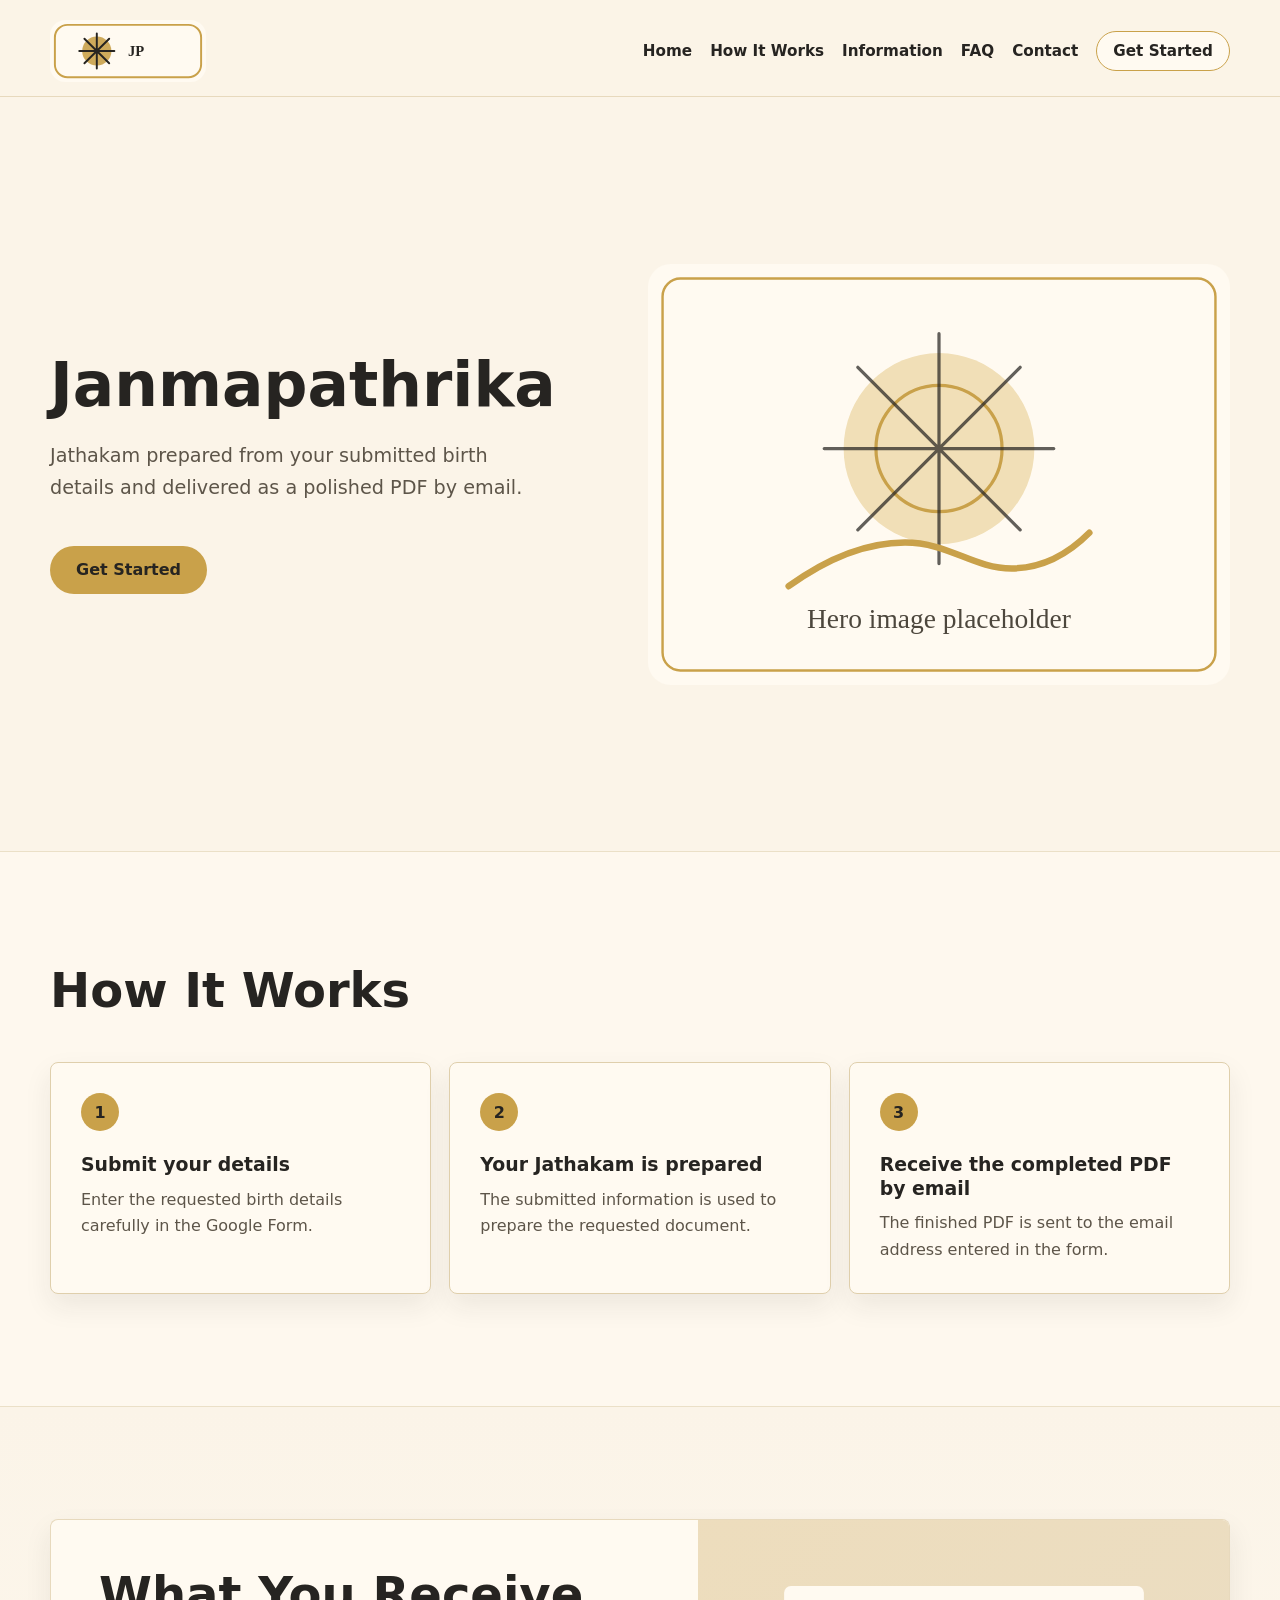
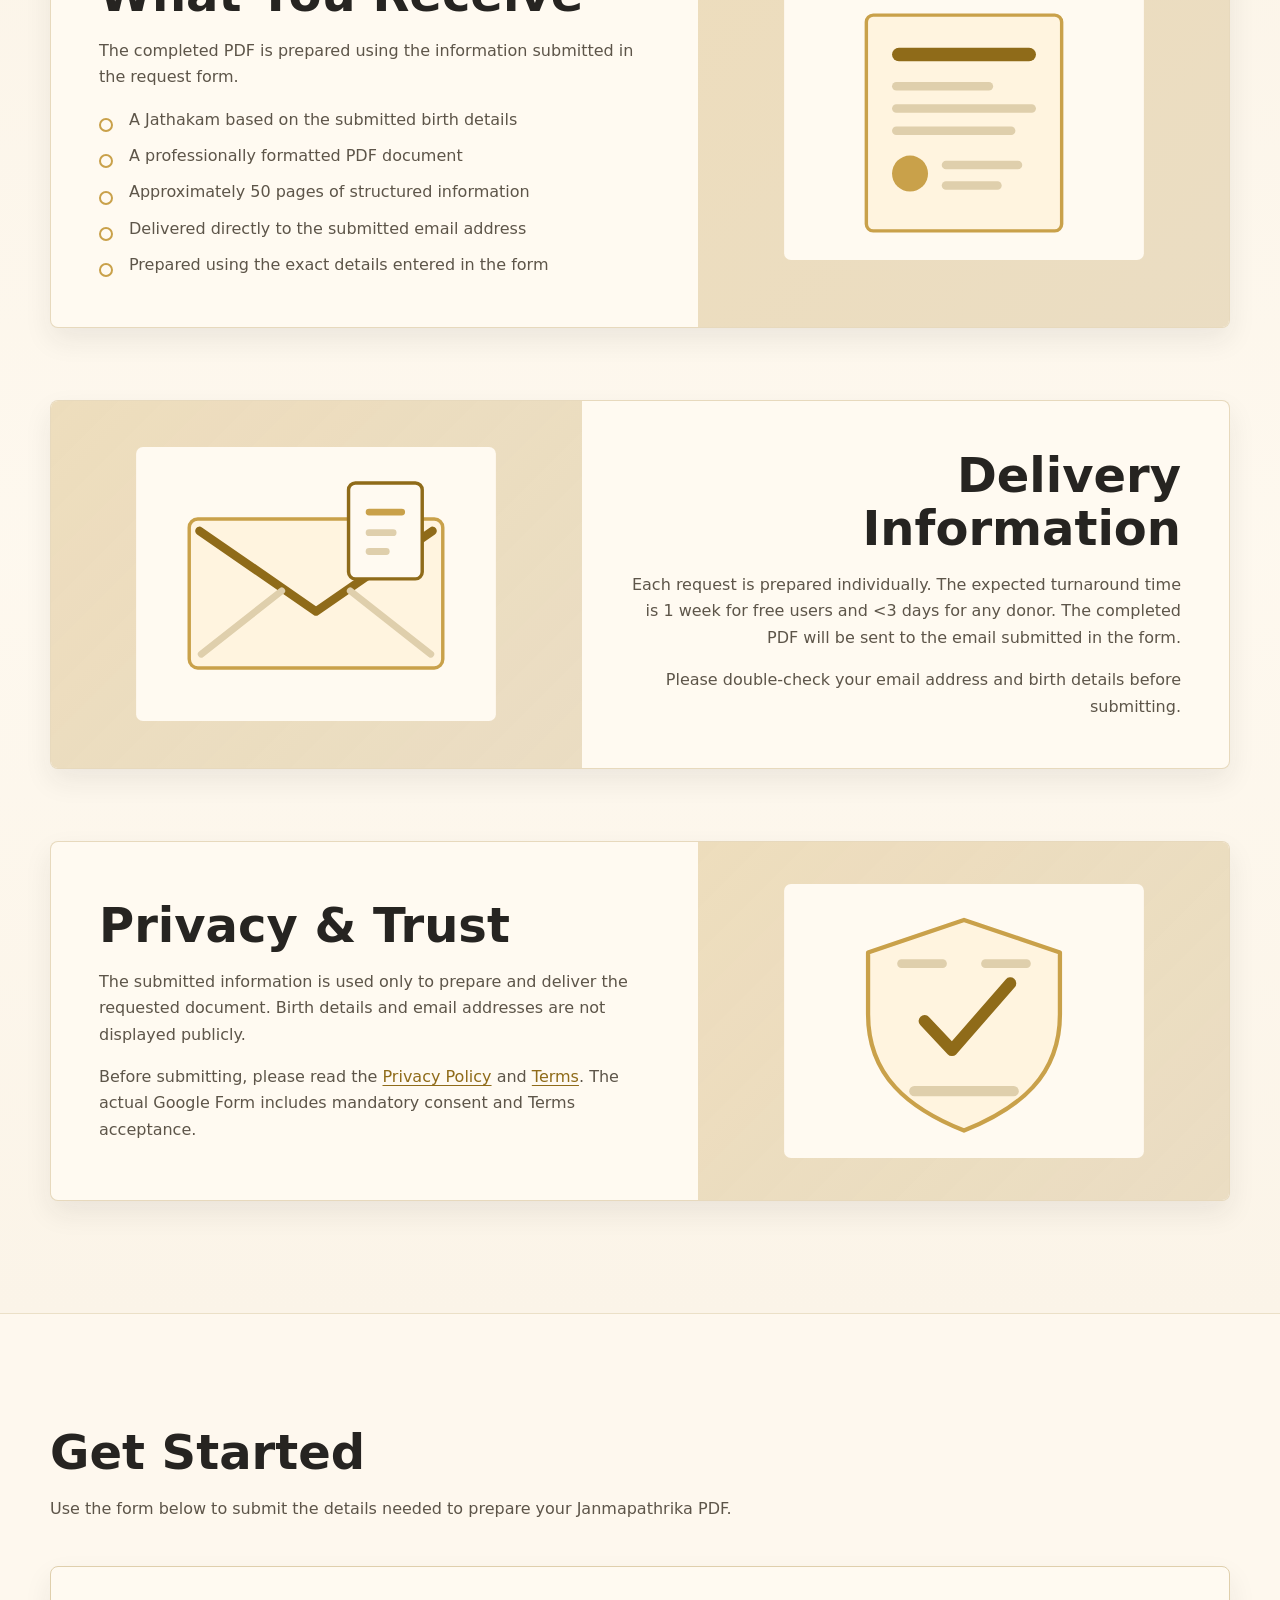
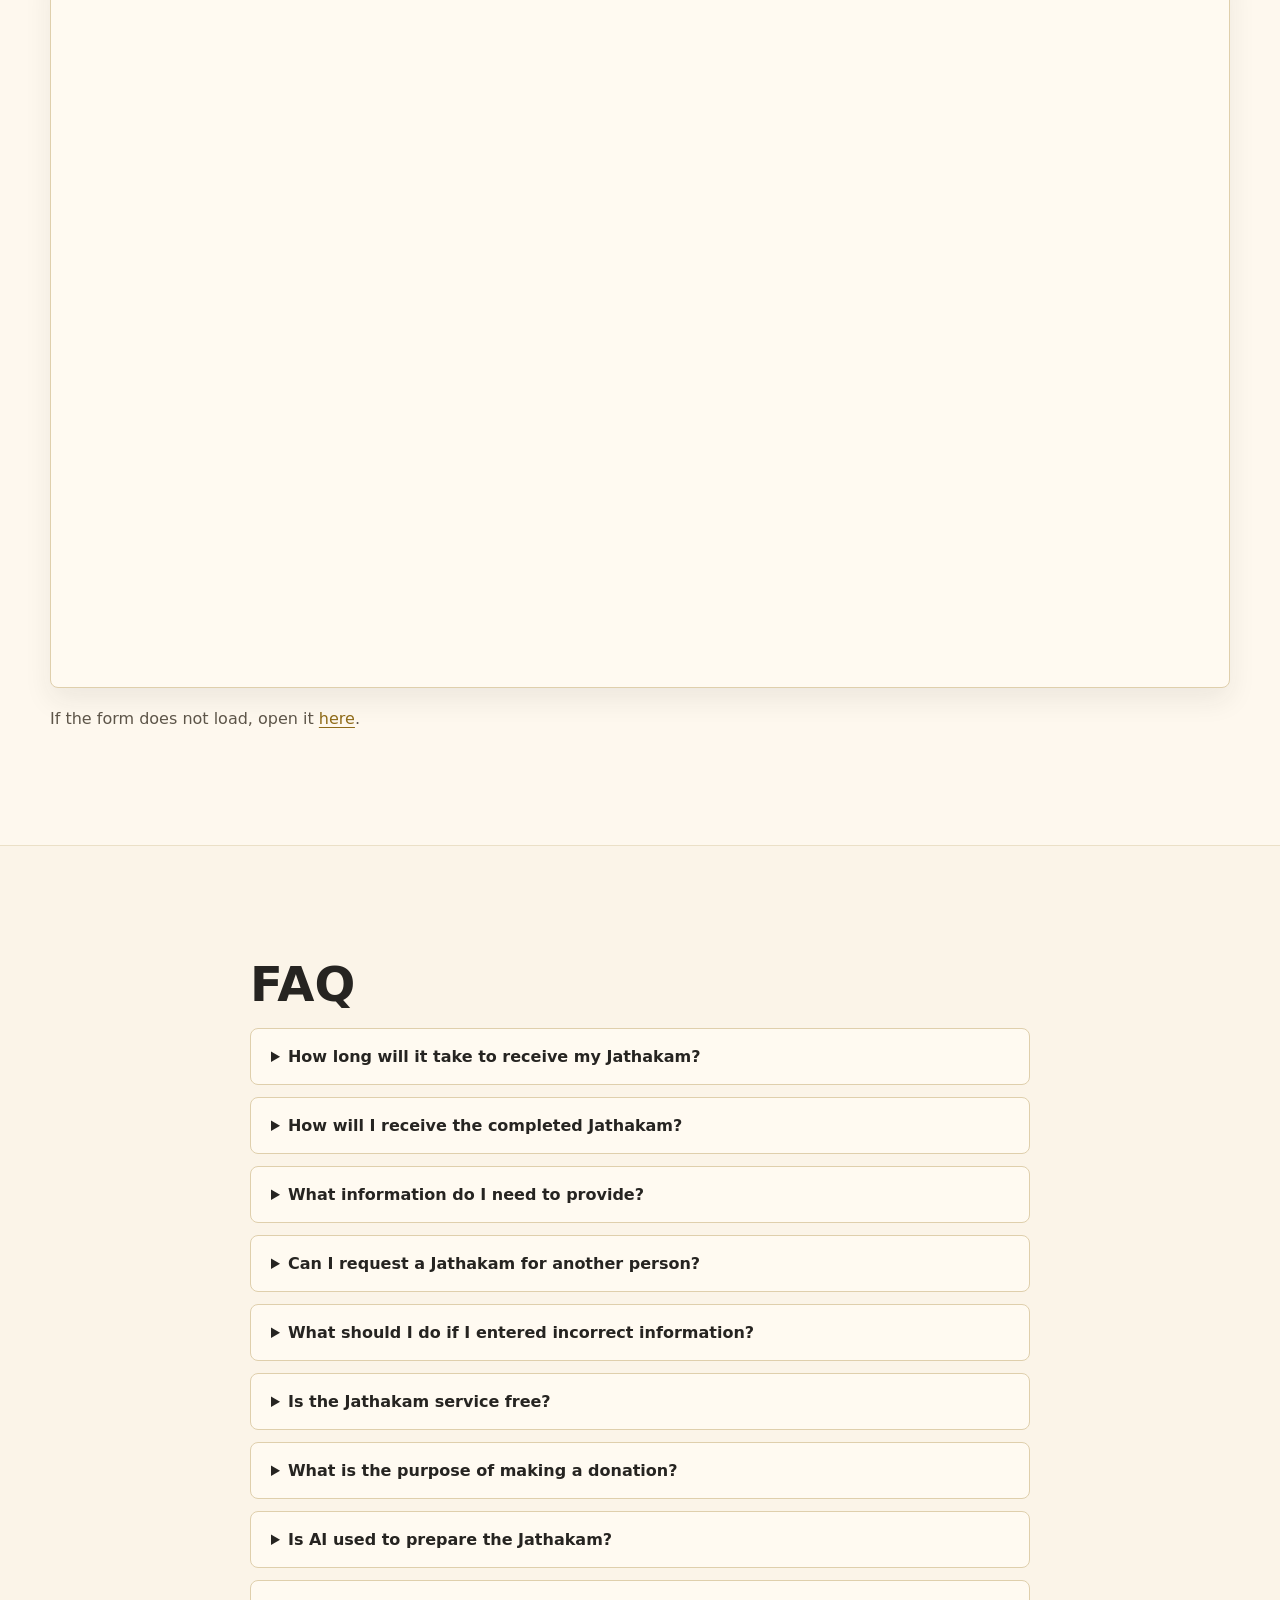
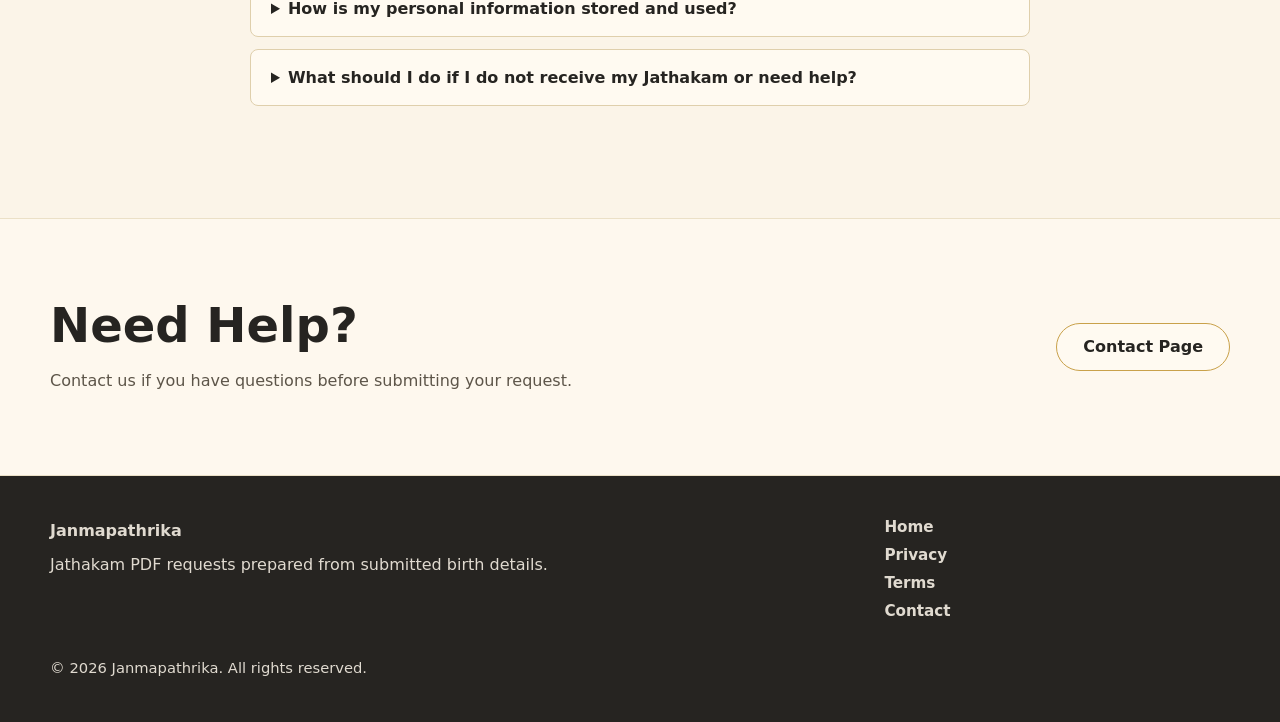
==== index.html @ 5520f49b "Initial website deployment" ====
<!DOCTYPE html>
<html lang="en">
<head>
  <meta charset="UTF-8">
  <meta name="viewport" content="width=device-width, initial-scale=1.0">
  <title>Janmapathrika | Jathakam PDF</title>
  <meta name="description" content="Submit birth details and receive a Janmapathrika Jathakam PDF by email.">
  <link rel="canonical" href="https://janmapathrika-admin.github.io/janmapathrika/">
  <meta property="og:title" content="Janmapathrika | Jathakam PDF">
  <meta property="og:description" content="Submit birth details and receive a professionally formatted Jathakam PDF by email.">
  <meta property="og:image" content="https://janmapathrika-admin.github.io/janmapathrika/assets/social-preview.png">
  <meta name="theme-color" content="#fbf4e8">
  <link rel="icon" href="assets/favicon.svg" type="image/svg+xml">
  <link rel="stylesheet" href="styles.css">
  <script src="script.js" defer></script>
</head>
<body>
  <header class="site-header">
    <div class="container site-header__inner">
      <a class="brand" href="#home" aria-label="Janmapathrika home">
        <img class="brand__logo" src="assets/logo-placeholder.svg" alt="Janmapathrika logo">
      </a>
      <nav class="site-nav" aria-label="Primary navigation">
        <button class="nav-toggle" type="button" aria-expanded="false" aria-controls="primary-menu" aria-label="Open navigation" hidden>
          <span class="nav-toggle__bar"></span>
          <span class="nav-toggle__bar"></span>
          <span class="nav-toggle__bar"></span>
        </button>
        <ul class="nav-list" id="primary-menu">
          <li><a href="#home">Home</a></li>
          <li><a href="#how-it-works">How It Works</a></li>
          <li><a href="#information">Information</a></li>
          <li><a href="#faq">FAQ</a></li>
          <li><a href="#contact">Contact</a></li>
          <li><a class="nav-list__cta" href="#get-started">Get Started</a></li>
        </ul>
      </nav>
    </div>
  </header>

  <main id="home">
    <section class="hero section" aria-labelledby="hero-title">
      <div class="container hero__content">
        <div class="hero__copy">
          <h1 id="hero-title">Janmapathrika</h1>
          <p>Jathakam prepared from your submitted birth details and delivered as a polished PDF by email.</p>
          <a class="button" href="#get-started">Get Started</a>
        </div>
        <div class="hero__media" aria-hidden="true">
          <img src="assets/hero-placeholder.svg" alt="">
        </div>
      </div>
    </section>

    <section class="section section--soft" id="how-it-works" aria-labelledby="how-title">
      <div class="container">
        <div class="section__header">
          <h2 id="how-title">How It Works</h2>
        </div>
        <div class="steps-grid">
          <article class="card step-card">
            <span class="step-card__number">1</span>
            <h3>Submit your details</h3>
            <p>Enter the requested birth details carefully in the Google Form.</p>
          </article>
          <article class="card step-card">
            <span class="step-card__number">2</span>
            <h3>Your Jathakam is prepared</h3>
            <p>The submitted information is used to prepare the requested document.</p>
          </article>
          <article class="card step-card">
            <span class="step-card__number">3</span>
            <h3>Receive the completed PDF by email</h3>
            <p>The finished PDF is sent to the email address entered in the form.</p>
          </article>
        </div>
      </div>
    </section>

    <section class="section information-section" id="information" aria-label="Request information">
      <div class="container">
        <div class="info-stack">
          <article class="info-row" id="what-you-receive" aria-labelledby="receive-title">
            <div class="info-row__content">
              <h2 id="receive-title">What You Receive</h2>
              <p>The completed PDF is prepared using the information submitted in the request form.</p>
              <ul class="feature-list">
                <li>A Jathakam based on the submitted birth details</li>
                <li>A professionally formatted PDF document</li>
                <li>Approximately 50 pages of structured information</li>
                <li>Delivered directly to the submitted email address</li>
                <li>Prepared using the exact details entered in the form</li>
              </ul>
            </div>
            <div class="info-row__image">
              <img src="assets/info-receive-placeholder.svg" alt="Decorative placeholder for the completed PDF document">
            </div>
          </article>

          <article class="info-row info-row--reverse" id="delivery" aria-labelledby="delivery-title">
            <div class="info-row__content">
              <h2 id="delivery-title">Delivery Information</h2>
              <p>Each request is prepared individually. The expected turnaround time is 1 week for free users and &lt;3 days for any donor. The completed PDF will be sent to the email submitted in the form.</p>
              <p>Please double-check your email address and birth details before submitting.</p>
            </div>
            <div class="info-row__image">
              <img src="assets/info-delivery-placeholder.svg" alt="Decorative placeholder for email PDF delivery">
            </div>
          </article>

          <article class="info-row" id="privacy-trust" aria-labelledby="trust-title">
            <div class="info-row__content">
              <h2 id="trust-title">Privacy &amp; Trust</h2>
              <p>The submitted information is used only to prepare and deliver the requested document. Birth details and email addresses are not displayed publicly.</p>
              <p>Before submitting, please read the <a href="privacy.html">Privacy Policy</a> and <a href="terms.html">Terms</a>. The actual Google Form includes mandatory consent and Terms acceptance.</p>
            </div>
            <div class="info-row__image">
              <img src="assets/info-trust-placeholder.svg" alt="Decorative placeholder for privacy and trust">
            </div>
          </article>
        </div>
      </div>
    </section>

    <section class="section section--soft" id="get-started" aria-labelledby="form-title">
      <div class="container">
        <div class="section__header">
          <h2 id="form-title">Get Started</h2>
          <p>Use the form below to submit the details needed to prepare your Janmapathrika PDF.</p>
        </div>
        <div class="form-frame">
          <iframe src="https://docs.google.com/forms/d/e/1FAIpQLSe32CUSxTKba-AeNKogcLCoHS7TjmKV1UK9F7KSbIQhHhz9Wg/viewform?embedded=true" title="Janmapathrika request form" loading="lazy">Loading...</iframe>
        </div>
        <p class="fallback-link">If the form does not load, open it <a href="https://forms.gle/S7gr1UerkYP3zGDy9">here</a>.</p>
      </div>
    </section>

    <section class="section" id="faq" aria-labelledby="faq-title">
      <div class="container narrow">
        <h2 id="faq-title">FAQ</h2>
        <div class="faq-list">
          <details>
            <summary>How long will it take to receive my Jathakam?</summary>
            <p>We aim to deliver the completed Jathakam within 7 working days. Requests from donors are prioritised, and we aim to deliver them within 3 working days.</p>
            <p>These timeframes are estimates rather than guaranteed delivery dates. Occasionally, high request volumes or the need to clarify submitted information may cause delays.</p>
          </details>
          <details>
            <summary>How will I receive the completed Jathakam?</summary>
            <p>Your completed Jathakam will be sent as a PDF attachment to the email address provided in the form.</p>
            <p>Please check that your email address is entered correctly before submitting the form. We also recommend checking your spam or junk folder if you do not see the email in your inbox.</p>
          </details>
          <details>
            <summary>What information do I need to provide?</summary>
            <p>To prepare the Jathakam, we require the following details about the person for whom it is being created:</p>
            <ul>
              <li>Full name</li>
              <li>Date of birth</li>
              <li>Exact time of birth</li>
              <li>Place of birth</li>
            </ul>
            <p>We will also require the requester's name, email address, and consent to use the submitted information for preparing and delivering the Jathakam.</p>
          </details>
          <details>
            <summary>Can I request a Jathakam for another person?</summary>
            <p>Yes, provided you have that person's consent to share their information and request a Jathakam on their behalf.</p>
            <p>Users requesting the service may submit up to five Jathakam requests. This limit helps us prevent misuse and ensure that the free service remains available to genuine users. Donors may submit an unlimited number of requests.</p>
          </details>
          <details>
            <summary>What should I do if I entered incorrect information?</summary>
            <p>Please contact us through the form on our Contact page within 24 hours of submitting your request.</p>
            <p>Clearly mention the incorrect information, the correct details, and enough information for us to identify your original submission.</p>
          </details>
          <details>
            <summary>Is the Jathakam service free?</summary>
            <p>Yes. The Jathakam service is available free of charge.</p>
            <p>We also accept donations from users who wish to support the service. All donations are optional and non-refundable.</p>
          </details>
          <details>
            <summary>What is the purpose of making a donation?</summary>
            <p>Donations help us maintain and continue providing the service.</p>
            <p>Requests from donors are given priority, with an estimated delivery time of 3 working days. Donors also receive priority support for questions or issues and may submit an unlimited number of Jathakam requests.</p>
            <p>Please note that delivery times remain estimates and are not guaranteed.</p>
          </details>
          <details>
            <summary>Is AI used to prepare the Jathakam?</summary>
            <p>No. Artificial intelligence is not used to calculate, write, interpret, or generate any part of the Jathakam.</p>
            <p>We believe that preserving the traditional process is important to respecting the sanctity of astrology and the beliefs associated with it.</p>
          </details>
          <details>
            <summary>How is my personal information stored and used?</summary>
            <p>The information you provide is used only to prepare and deliver the requested Jathakam, communicate with you about your request, and help prevent misuse of the service.</p>
            <p>We will not use your information to send spam or unrelated marketing communications. Please read our <a href="privacy.html">Privacy Policy</a> for complete information about how your data is handled and deleted.</p>
          </details>
          <details>
            <summary>What should I do if I do not receive my Jathakam or need help?</summary>
            <p>Please contact us using the form on our Contact page.</p>
            <p>Select the most accurate reason for contacting us and provide enough information for us to understand the issue and identify the relevant submission. Before contacting us about a missing delivery, please also check your spam, junk, and promotions folders.</p>
          </details>
        </div>
      </div>
    </section>

    <section class="section section--compact section--soft" id="contact" aria-labelledby="contact-title">
      <div class="container contact-panel">
        <div>
          <h2 id="contact-title">Need Help?</h2>
          <p>Contact us if you have questions before submitting your request.</p>
        </div>
        <a class="button button--secondary" href="contact.html">Contact Page</a>
      </div>
    </section>
  </main>

  <footer class="site-footer">
    <div class="container site-footer__grid">
      <div>
        <p class="site-footer__name">Janmapathrika</p>
        <p>Jathakam PDF requests prepared from submitted birth details.</p>
      </div>
      <nav class="footer-nav" aria-label="Footer navigation">
        <a href="index.html">Home</a>
        <a href="privacy.html">Privacy</a>
        <a href="terms.html">Terms</a>
        <a href="contact.html">Contact</a>
      </nav>
      <p class="copyright">&copy; <span data-current-year>2026</span> Janmapathrika. All rights reserved.</p>
    </div>
  </footer>
</body>
</html>
---- styles.css ----
:root {
  --color-bg: #fbf4e8;
  --color-surface: #fffaf1;
  --color-surface-strong: #f5ead6;
  --color-text: #262421;
  --color-muted: #5d5549;
  --color-border: #dfcfac;
  --color-gold: #c9a14a;
  --color-gold-dark: #8f6b19;
  --color-focus: #6c4f0f;
  --shadow-soft: 0 12px 28px rgba(38, 36, 33, 0.08);
  --max-width: 1180px;
  --radius: 8px;
}

* {
  box-sizing: border-box;
}

html {
  min-height: 100%;
  scroll-behavior: smooth;
}

body {
  margin: 0;
  min-height: 100vh;
  background: var(--color-bg);
  color: var(--color-text);
  font-family: system-ui, -apple-system, BlinkMacSystemFont, "Segoe UI", sans-serif;
  text-rendering: optimizeLegibility;
}

body.nav-open {
  overflow: hidden;
}

img,
iframe {
  max-width: 100%;
}

img {
  height: auto;
}

a {
  color: var(--color-gold-dark);
  text-decoration-thickness: 0.08em;
  text-underline-offset: 0.2em;
}

a:hover {
  color: var(--color-text);
}

:focus-visible {
  outline: 3px solid var(--color-focus);
  outline-offset: 4px;
}

.container {
  width: min(100% - 40px, var(--max-width));
  margin: 0 auto;
}

.narrow {
  max-width: 780px;
}

.section {
  padding: clamp(64px, 9vw, 112px) 0;
}

.section--compact {
  padding: clamp(48px, 7vw, 80px) 0;
}

.section--soft {
  background: rgba(255, 250, 241, 0.72);
  border-block: 1px solid rgba(223, 207, 172, 0.58);
}

.section__header {
  max-width: 760px;
  margin-bottom: clamp(28px, 5vw, 44px);
}

.eyebrow {
  margin: 0 0 10px;
  color: var(--color-gold-dark);
  font-size: 0.78rem;
  font-weight: 800;
  letter-spacing: 0.12em;
  line-height: 1.3;
  text-transform: uppercase;
}

h1,
h2,
h3,
p {
  margin-top: 0;
}

h1,
h2,
h3 {
  color: var(--color-text);
  font-weight: 650;
}

h1 {
  margin-bottom: 0;
  font-size: clamp(2.1rem, 4.8vw, 3.9rem);
  line-height: 1;
}

h2 {
  margin-bottom: 16px;
  font-size: clamp(2rem, 4vw, 3rem);
  line-height: 1.12;
}

h3 {
  margin-bottom: 10px;
  font-size: 1.18rem;
  line-height: 1.25;
}

p,
li {
  color: var(--color-muted);
  font-size: 1rem;
  line-height: 1.65;
}

p:last-child {
  margin-bottom: 0;
}

.section-lede {
  max-width: 34rem;
  font-size: 1.08rem;
}

.button,
button {
  border: 0;
  border-radius: 999px;
  display: inline-flex;
  align-items: center;
  justify-content: center;
  min-height: 48px;
  padding: 14px 26px;
  background: var(--color-gold);
  color: var(--color-text);
  font: 750 1rem/1 system-ui, -apple-system, BlinkMacSystemFont, "Segoe UI", sans-serif;
  text-decoration: none;
  cursor: pointer;
  transition: background-color 160ms ease, transform 160ms ease, box-shadow 160ms ease;
}

.button:hover,
button:hover {
  background: #d8b35f;
  color: var(--color-text);
  transform: translateY(-1px);
  box-shadow: 0 10px 22px rgba(38, 36, 33, 0.14);
}

.button--secondary {
  border: 1px solid var(--color-gold);
  background: var(--color-surface);
}

.button--secondary:hover {
  background: var(--color-surface-strong);
}

.site-header {
  position: sticky;
  top: 0;
  z-index: 20;
  padding: 20px 0 14px;
  background: rgba(251, 244, 232, 0.96);
  border-bottom: 1px solid rgba(223, 207, 172, 0.7);
}

.site-header__inner {
  display: flex;
  align-items: center;
  justify-content: space-between;
  gap: 28px;
}

.brand {
  flex: 0 0 auto;
  display: inline-flex;
}

.brand__logo {
  width: clamp(112px, 14vw, 156px);
  display: block;
}

.site-nav {
  flex: 1;
  display: flex;
  justify-content: flex-end;
}

.nav-list,
.footer-nav {
  list-style: none;
  margin: 0;
  padding: 0;
}

.nav-list {
  display: flex;
  flex-wrap: wrap;
  align-items: center;
  justify-content: flex-end;
  gap: 8px 18px;
}

.nav-list a,
.footer-nav a {
  color: var(--color-text);
  font-size: 0.95rem;
  font-weight: 650;
  text-decoration: none;
}

.nav-list a:hover,
.footer-nav a:hover {
  color: var(--color-gold-dark);
}

.nav-list__cta {
  border: 1px solid var(--color-gold);
  border-radius: 999px;
  padding: 10px 16px;
  background: var(--color-surface);
}

.nav-toggle {
  display: none;
  width: 46px;
  min-height: 42px;
  margin-left: auto;
  padding: 9px;
  border: 1px solid var(--color-border);
  border-radius: var(--radius);
  background: var(--color-surface);
}

.nav-toggle__bar {
  display: block;
  width: 22px;
  height: 2px;
  margin: 3px auto;
  background: var(--color-text);
}

.hero {
  min-height: calc(100vh - 146px);
  display: flex;
  align-items: center;
}

.hero__content {
  display: grid;
  grid-template-columns: minmax(0, 0.92fr) minmax(320px, 1.08fr);
  align-items: center;
  gap: clamp(48px, 8vw, 104px);
}

.hero__copy {
  display: flex;
  flex-direction: column;
  align-items: flex-start;
  gap: 24px;
  text-align: left;
}

.hero__copy p {
  max-width: 36rem;
  font-size: clamp(1rem, 2.1vw, 1.2rem);
}

.hero__media img {
  width: 100%;
  max-width: 620px;
  display: block;
  margin-left: auto;
}

.steps-grid {
  display: grid;
  grid-template-columns: repeat(3, minmax(0, 1fr));
  gap: 18px;
}

.card {
  border: 1px solid var(--color-border);
  border-radius: var(--radius);
  padding: clamp(22px, 4vw, 30px);
  background: var(--color-surface);
  box-shadow: var(--shadow-soft);
}

.step-card__number {
  display: inline-flex;
  align-items: center;
  justify-content: center;
  width: 38px;
  height: 38px;
  margin-bottom: 22px;
  border-radius: 50%;
  background: var(--color-gold);
  color: var(--color-text);
  font-weight: 800;
}

.feature-list {
  display: grid;
  gap: 10px;
  margin: 0;
  padding: 0;
  list-style: none;
}

.feature-list li {
  position: relative;
  padding-left: 30px;
}

.feature-list li::before {
  content: "";
  position: absolute;
  left: 0;
  top: 0.7em;
  width: 10px;
  height: 10px;
  border: 2px solid var(--color-gold);
  border-radius: 50%;
  background: var(--color-surface);
}

.information-section {
  background: linear-gradient(180deg, var(--color-bg) 0%, rgba(255, 250, 241, 0.72) 50%, var(--color-bg) 100%);
}

.info-stack {
  display: grid;
  gap: clamp(32px, 6vw, 72px);
}

.info-row {
  display: grid;
  grid-template-columns: minmax(0, 1fr) minmax(280px, 0.82fr);
  align-items: stretch;
  min-height: 360px;
  border: 1px solid rgba(223, 207, 172, 0.74);
  border-radius: var(--radius);
  overflow: hidden;
  background: var(--color-surface);
  box-shadow: var(--shadow-soft);
}

.info-row--reverse {
  grid-template-columns: minmax(280px, 0.82fr) minmax(0, 1fr);
}

.info-row--reverse .info-row__content {
  grid-column: 2;
  grid-row: 1;
  text-align: right;
}

.info-row--reverse .info-row__image {
  grid-column: 1;
  grid-row: 1;
}

.info-row__content {
  display: flex;
  flex-direction: column;
  justify-content: center;
  padding: clamp(28px, 5vw, 48px);
}

.info-row__content h2 {
  margin-bottom: 16px;
}

.info-row__image {
  display: flex;
  align-items: center;
  justify-content: center;
  min-height: 100%;
  padding: clamp(24px, 4vw, 42px);
  background:
    linear-gradient(135deg, rgba(201, 161, 74, 0.18), rgba(143, 107, 25, 0.1)),
    var(--color-surface-strong);
}

.info-row__image img {
  width: min(100%, 360px);
  max-height: 300px;
  object-fit: contain;
}

.form-frame {
  overflow: hidden;
  border: 1px solid var(--color-border);
  border-radius: var(--radius);
  background: var(--color-surface);
  box-shadow: var(--shadow-soft);
}

.form-frame iframe {
  display: block;
  width: 100%;
  min-height: 720px;
  border: 0;
}

.fallback-link {
  margin-top: 18px;
}

.faq-list {
  display: grid;
  gap: 12px;
}

details {
  border: 1px solid var(--color-border);
  border-radius: var(--radius);
  background: var(--color-surface);
}

summary {
  padding: 18px 20px;
  color: var(--color-text);
  font-weight: 750;
  cursor: pointer;
}

details p {
  padding: 0 20px 20px;
}

.contact-panel {
  display: flex;
  align-items: center;
  justify-content: space-between;
  gap: 28px;
}

.notice {
  border: 1px solid var(--color-gold);
  border-radius: var(--radius);
  margin-bottom: 30px;
  padding: 18px 20px;
  background: #fff4d6;
}

.notice p {
  color: var(--color-text);
}

.error-box {
  border: 1px solid #9f3f32;
  border-radius: var(--radius);
  padding: 18px 20px;
  background: #fff0ed;
  color: var(--color-text);
}

.legal-content {
  max-width: 820px;
}

.legal-content section {
  padding: 30px 0;
  border-top: 1px solid rgba(223, 207, 172, 0.75);
}

.legal-content h2 {
  font-size: clamp(1.45rem, 3vw, 2rem);
}

.legal-content ul {
  padding-left: 1.2rem;
}

.legal-embed {
  width: min(100% - 24px, 1440px);
  padding-bottom: clamp(64px, 9vw, 112px);
}

.legal-embed iframe {
  display: block;
  width: 100%;
  min-height: clamp(760px, calc(100vh - 150px), 1100px);
  border: 1px solid var(--color-border);
  border-radius: var(--radius);
  background: var(--color-surface);
  box-shadow: var(--shadow-soft);
}

.legal-embed p {
  margin-top: 18px;
}

.page-hero {
  padding: clamp(46px, 8vw, 86px) 0;
}

.page-hero--center {
  text-align: center;
}

.page-hero p {
  max-width: 680px;
  font-size: 1.08rem;
}

.site-footer {
  padding: 42px 0;
  background: var(--color-text);
  color: var(--color-bg);
}

.site-footer p,
.site-footer a {
  color: rgba(251, 244, 232, 0.88);
}

.site-footer a:hover {
  color: var(--color-gold);
}

.site-footer__grid {
  display: grid;
  grid-template-columns: minmax(0, 1.4fr) minmax(160px, 0.6fr);
  gap: 28px;
}

.site-footer__name {
  margin-bottom: 8px;
  color: var(--color-bg);
  font-weight: 800;
}

.footer-nav {
  display: grid;
  gap: 10px;
  justify-items: start;
}

.copyright {
  grid-column: 1 / -1;
  margin: 8px 0 0;
  font-size: 0.92rem;
}

@media (max-width: 840px) {
  .js .site-header__inner {
    display: grid;
    grid-template-columns: auto 1fr;
    align-items: center;
    gap: 14px 20px;
  }

  .js .brand {
    align-self: flex-start;
  }

  .js .site-nav {
    display: contents;
  }

  .js .nav-toggle {
    display: inline-flex;
    flex-direction: column;
    align-items: center;
    justify-content: center;
    grid-column: 2;
    justify-self: end;
  }

  .js .nav-list {
    display: none;
    grid-column: 1 / -1;
    margin-top: 14px;
    padding: 14px;
    border: 1px solid var(--color-border);
    border-radius: var(--radius);
    background: var(--color-surface);
    box-shadow: var(--shadow-soft);
  }

  .js .nav-list.is-open {
    display: grid;
    gap: 6px;
  }

  .js .nav-list a {
    display: block;
    padding: 12px;
  }

  .nav-list {
    display: grid;
    gap: 6px;
    text-align: center;
  }

  .hero {
    min-height: auto;
  }

  .hero__content,
  .info-row,
  .info-row--reverse {
    grid-template-columns: 1fr;
  }

  .info-row--reverse .info-row__content,
  .info-row--reverse .info-row__image {
    grid-column: auto;
    grid-row: auto;
  }

  .info-row--reverse .info-row__content {
    text-align: left;
  }

  .info-row__image {
    min-height: 220px;
    order: 2;
  }

  .info-row__image img {
    max-height: 240px;
  }

  .steps-grid {
    grid-template-columns: 1fr;
  }

  .hero__media img {
    margin: 0 auto;
  }

  .contact-panel,
  .site-footer__grid {
    display: grid;
    grid-template-columns: 1fr;
  }
}

@media (max-width: 480px) {
  .container {
    width: min(100% - 28px, var(--max-width));
  }

  .site-header {
    padding-top: 14px;
  }

  .section {
    padding: 54px 0;
  }

  .hero__copy .button,
  .contact-panel .button {
    width: 100%;
  }

  .form-frame iframe {
    min-height: 650px;
  }

  .legal-embed {
    width: min(100% - 20px, var(--max-width));
  }

  .legal-embed iframe {
    min-height: 82vh;
  }
}

@media (prefers-reduced-motion: reduce) {
  html {
    scroll-behavior: auto;
  }

  *,
  *::before,
  *::after {
    transition-duration: 0.01ms !important;
    animation-duration: 0.01ms !important;
    animation-iteration-count: 1 !important;
  }
}
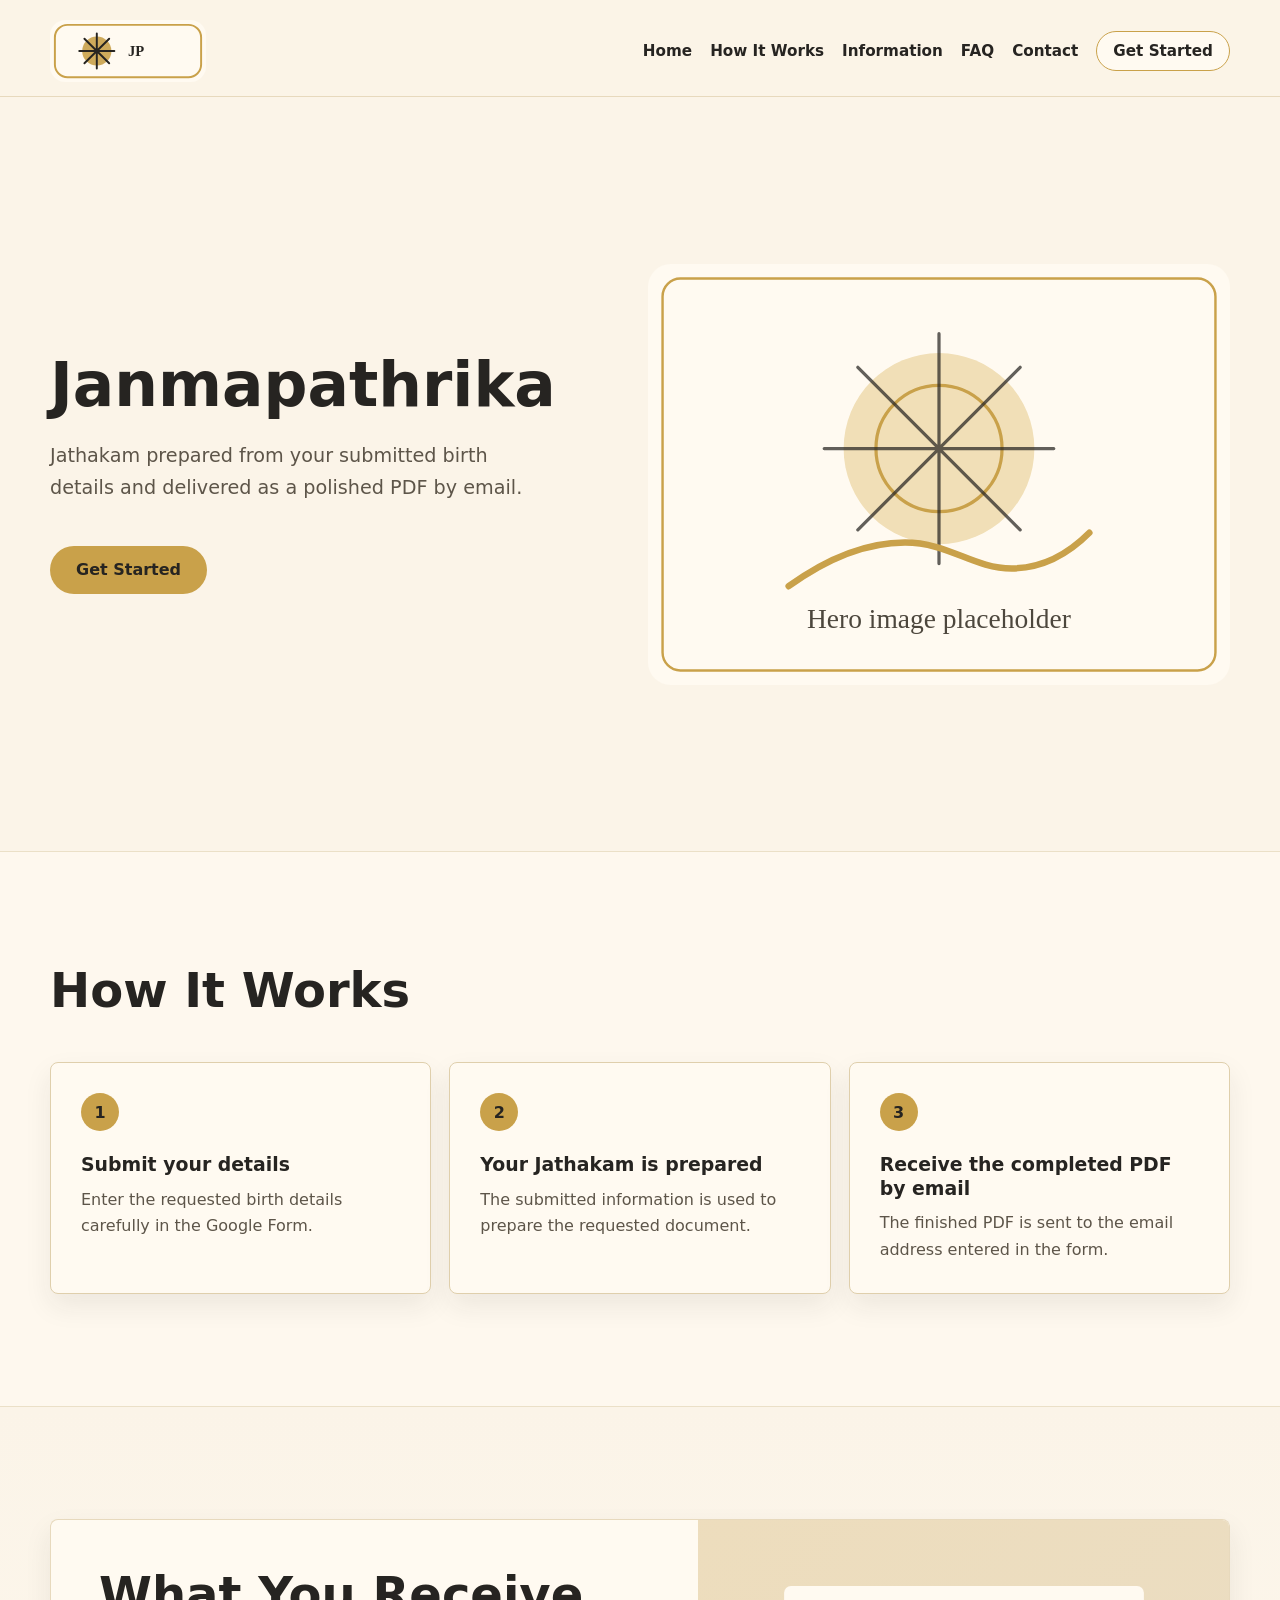
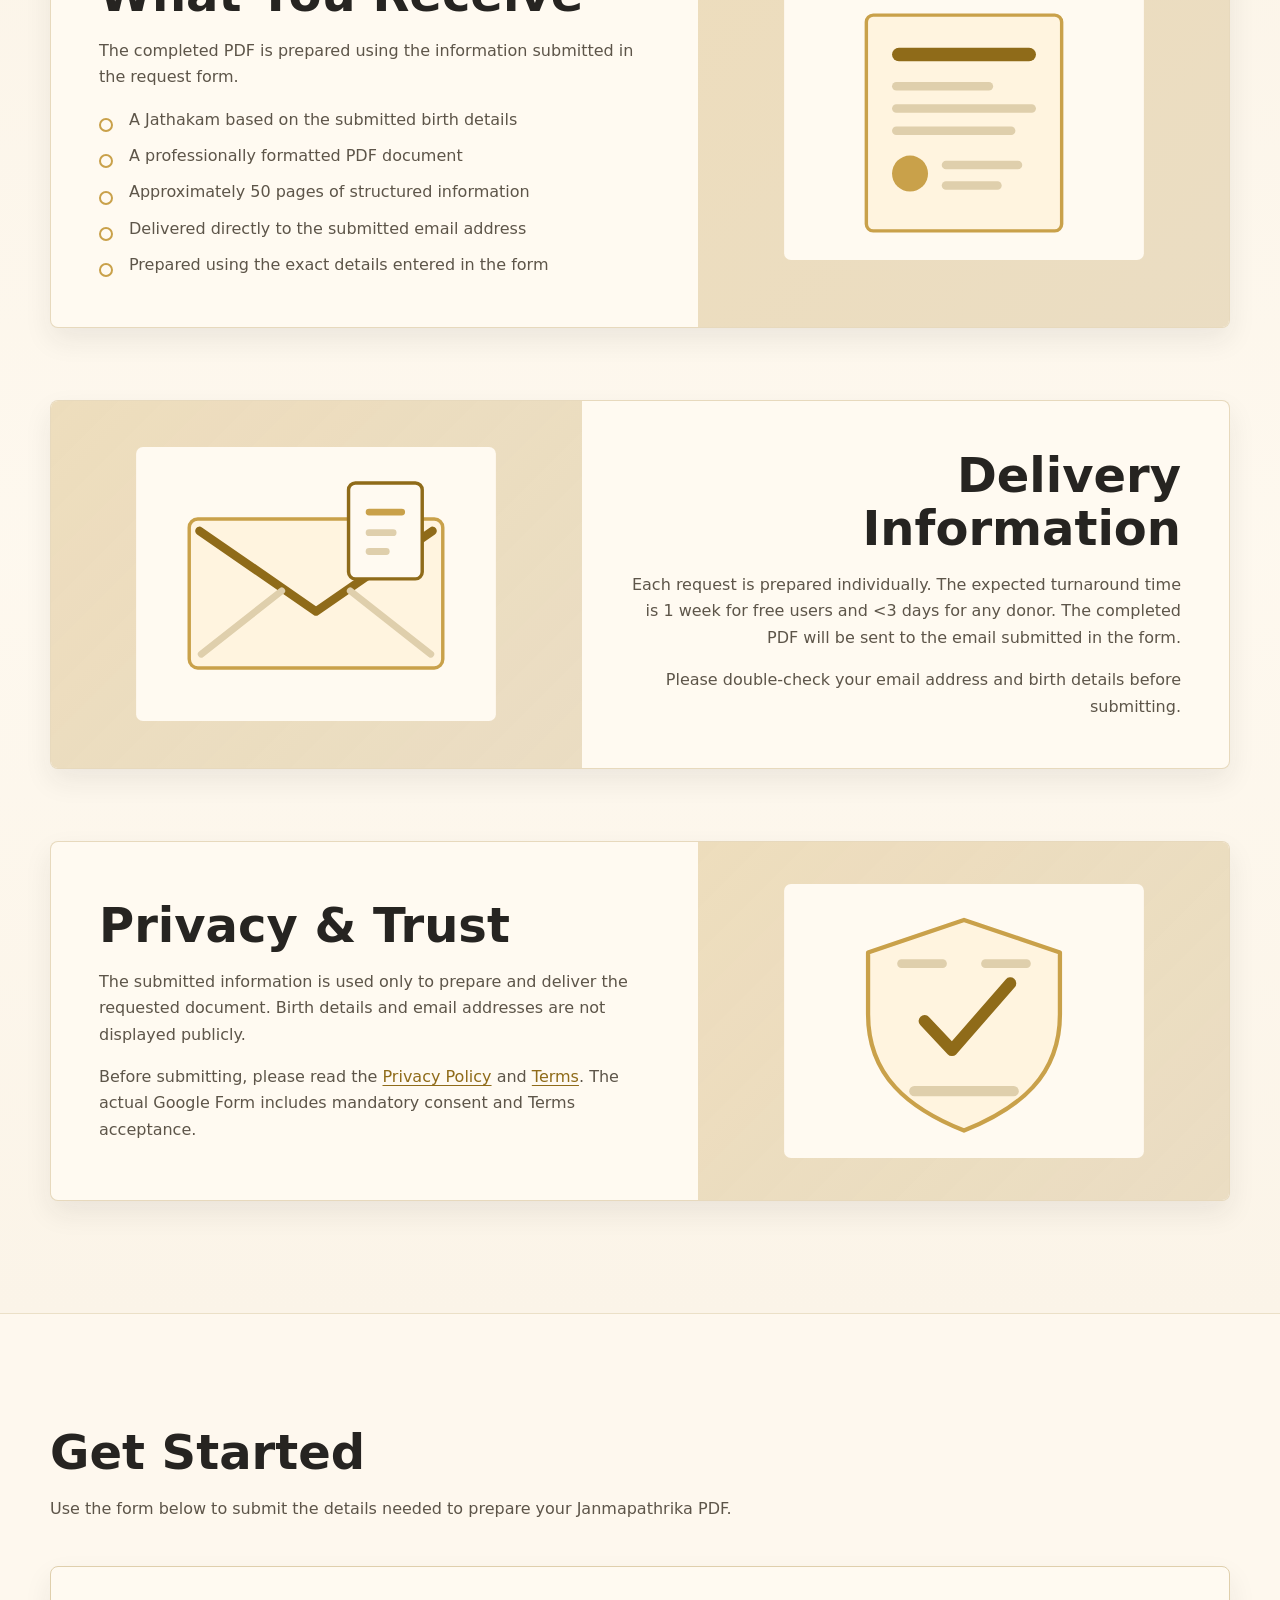
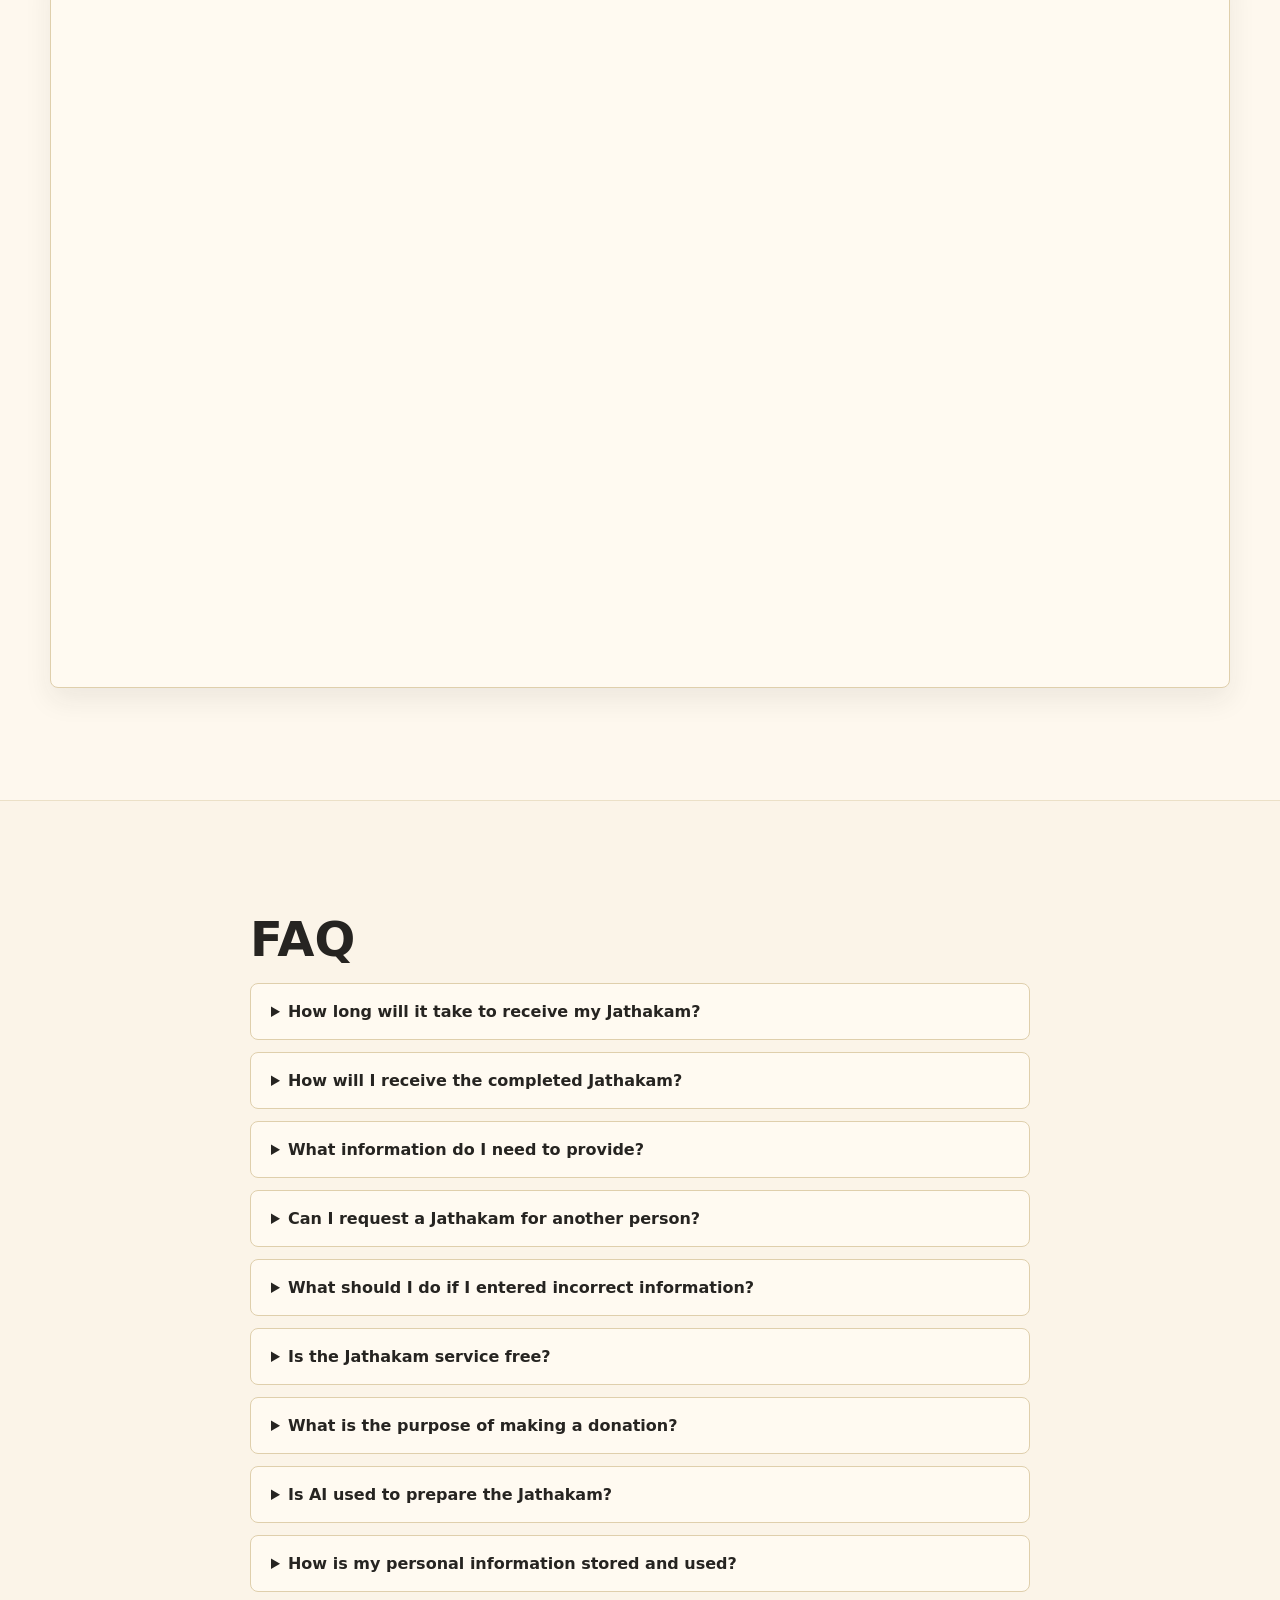
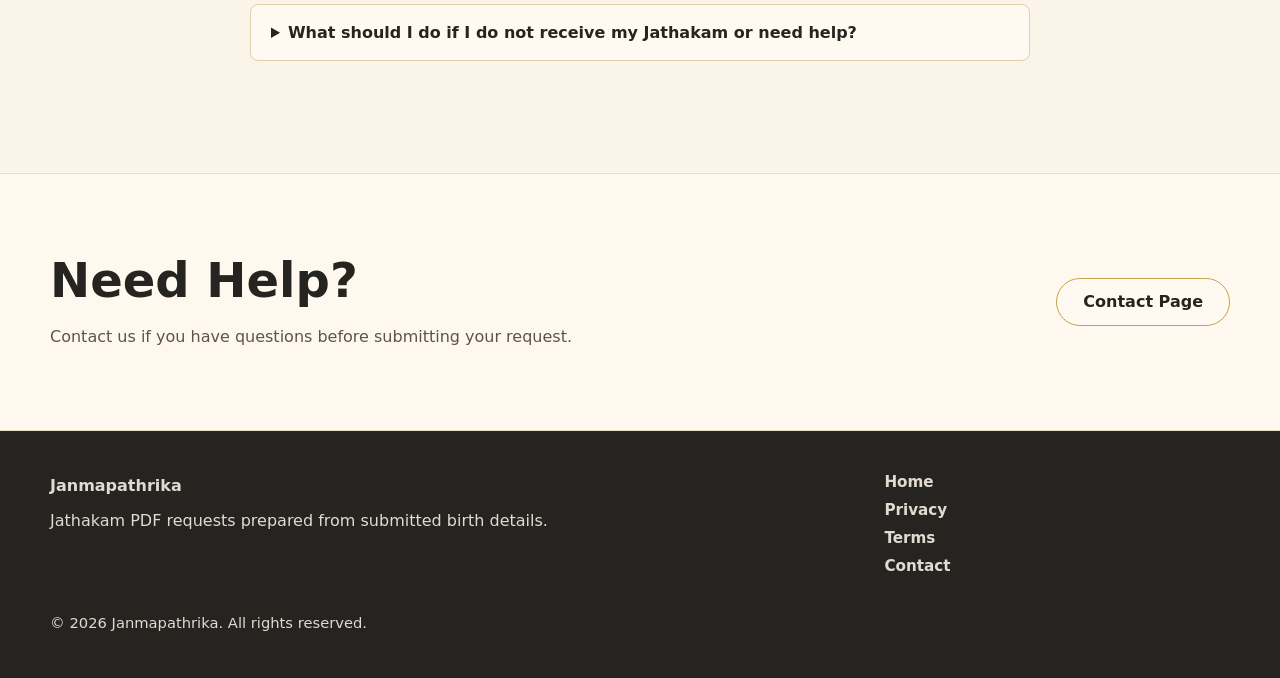
==== commit 499d9ebb: "Removed fallback links for both embedded forms." ====
--- a/index.html
+++ b/index.html
@@ -131,7 +131,6 @@
         <div class="form-frame">
           <iframe src="https://docs.google.com/forms/d/e/1FAIpQLSe32CUSxTKba-AeNKogcLCoHS7TjmKV1UK9F7KSbIQhHhz9Wg/viewform?embedded=true" title="Janmapathrika request form" loading="lazy">Loading...</iframe>
         </div>
-        <p class="fallback-link">If the form does not load, open it <a href="https://forms.gle/S7gr1UerkYP3zGDy9">here</a>.</p>
       </div>
     </section>
 
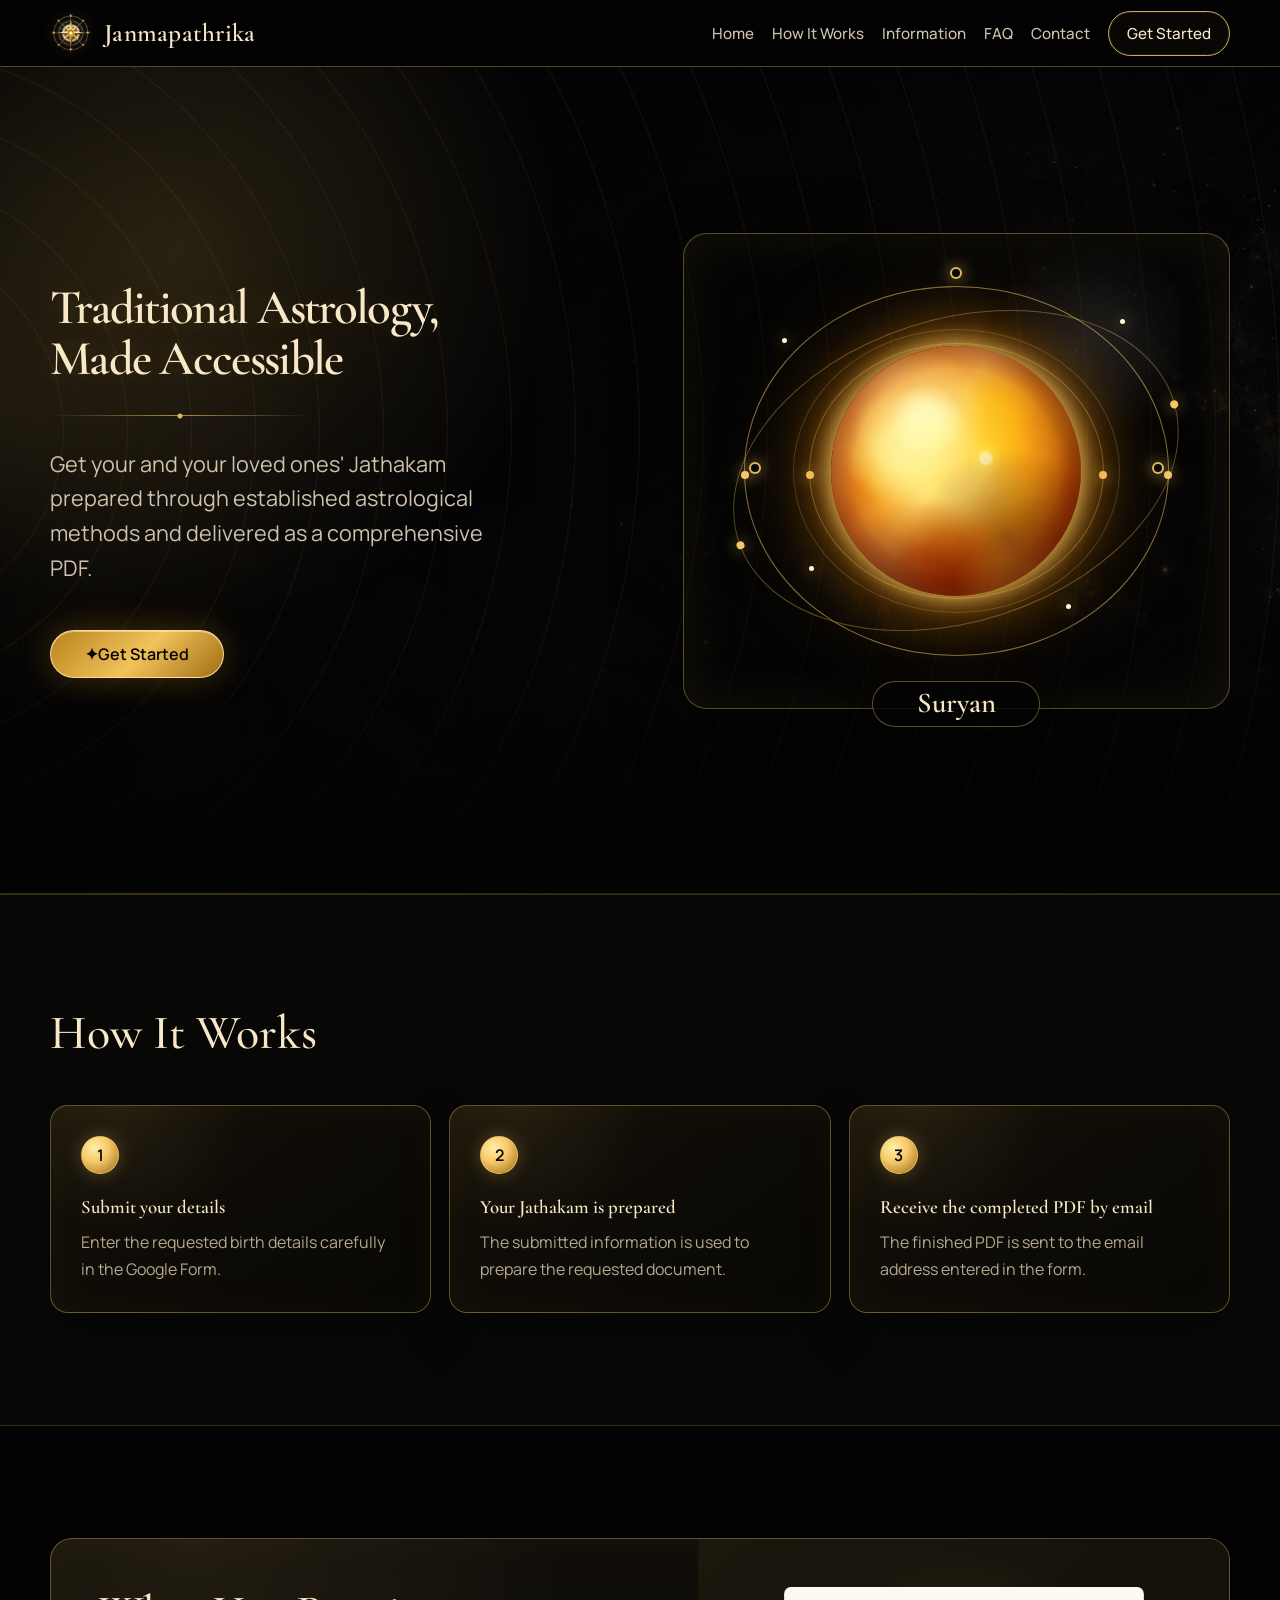
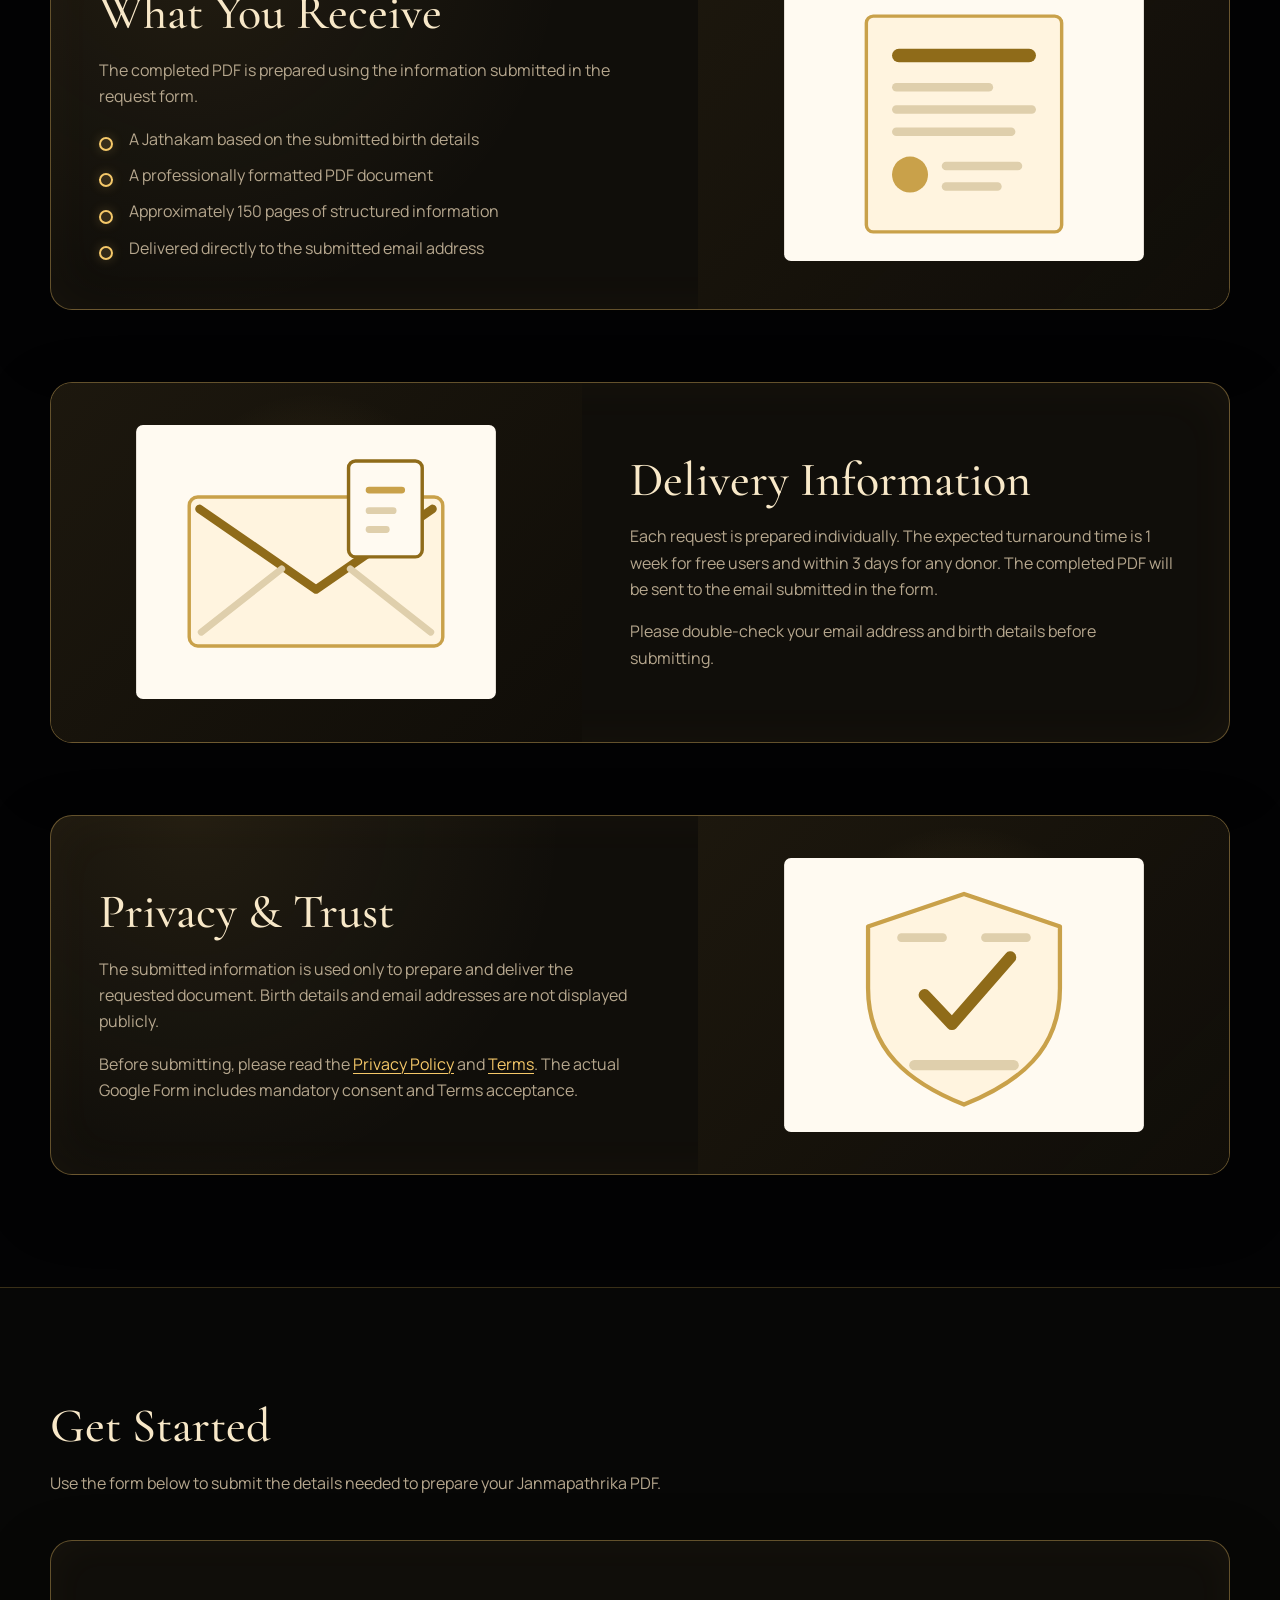
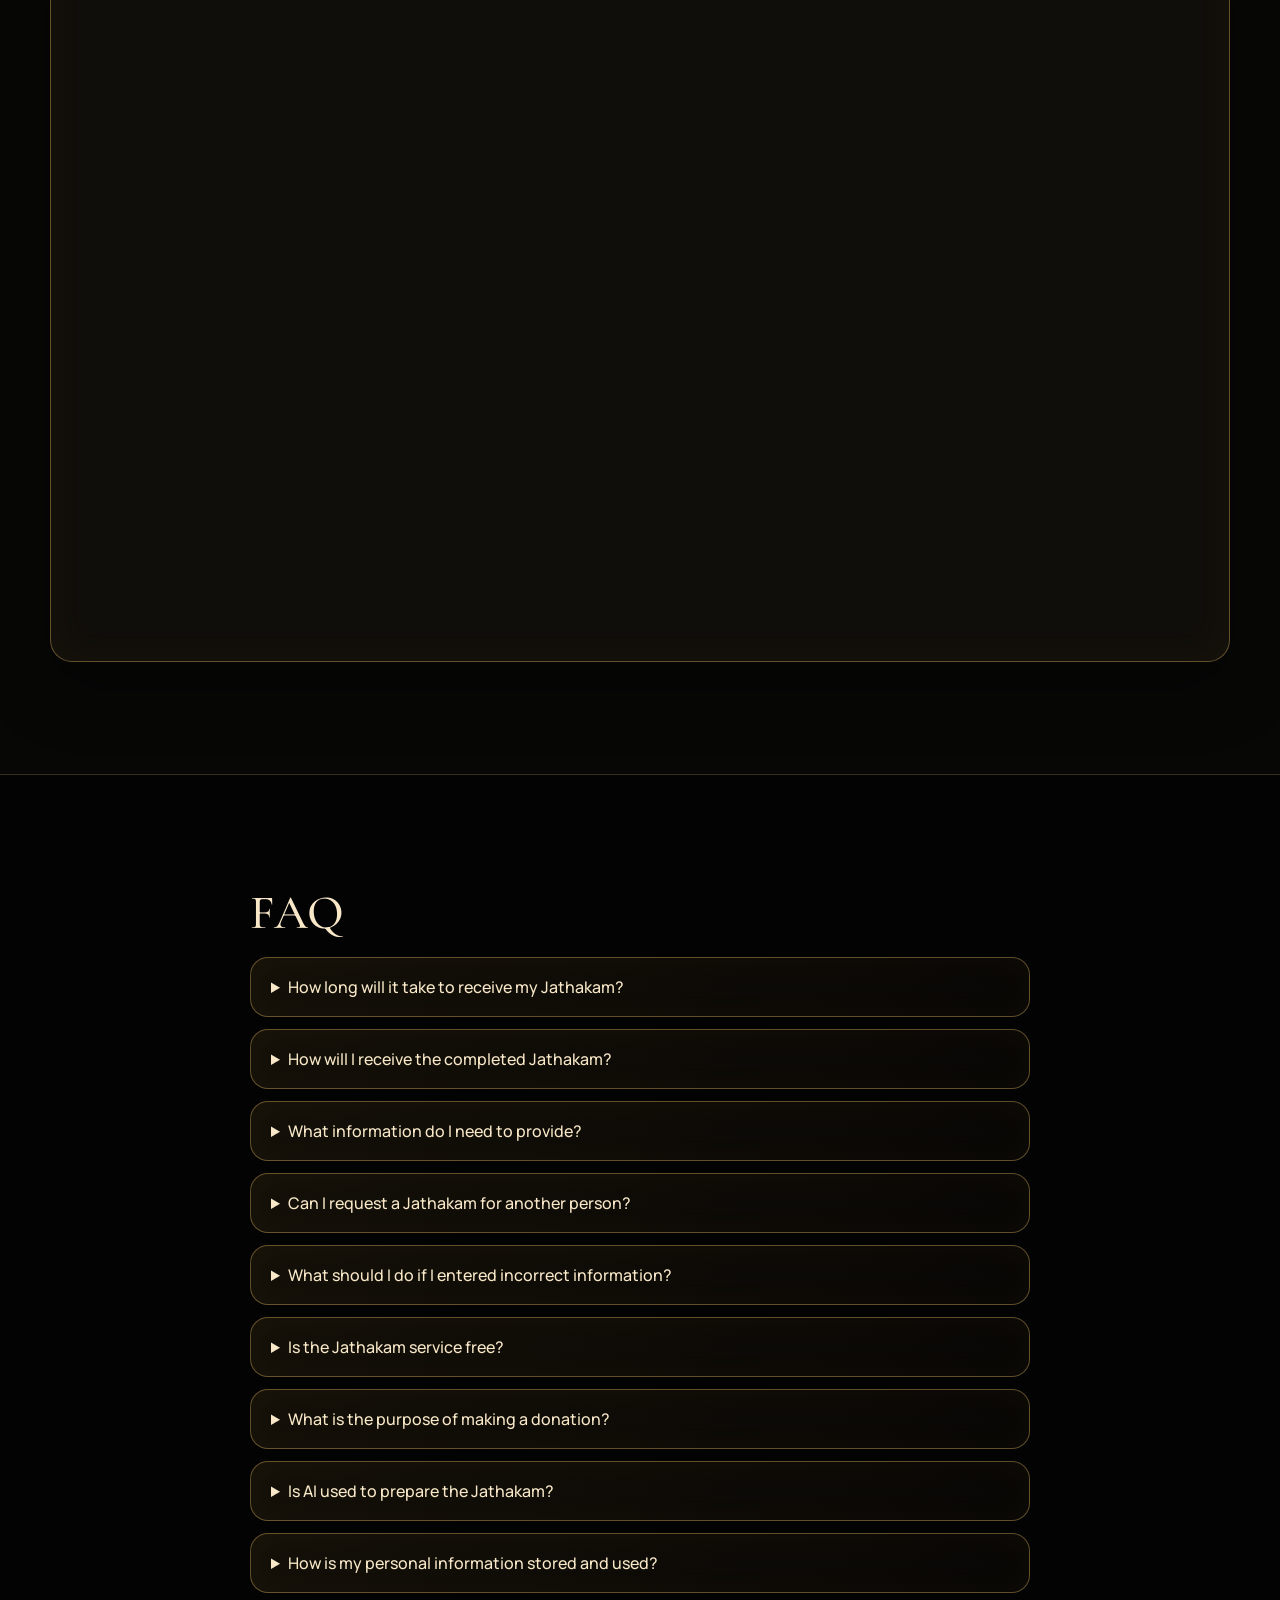
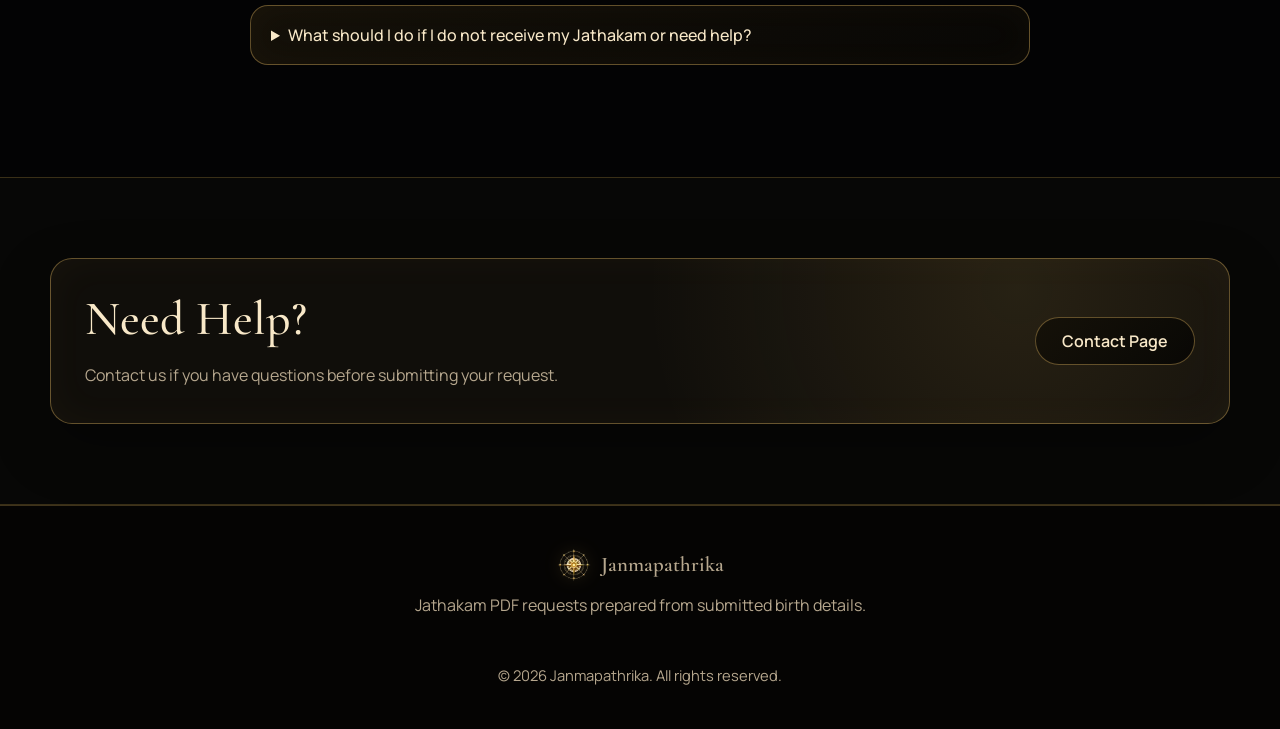
==== commit 459a4ee8: "Updated site theme in new branch" ====
--- a/index.html
+++ b/index.html
@@ -11,14 +11,19 @@
   <meta property="og:image" content="https://janmapathrika-admin.github.io/janmapathrika/assets/social-preview.png">
   <meta name="theme-color" content="#fbf4e8">
   <link rel="icon" href="assets/favicon.svg" type="image/svg+xml">
-  <link rel="stylesheet" href="styles.css">
-  <script src="script.js" defer></script>
+  <link rel="stylesheet" href="styles.css?v=brand-size-1">
+  <script src="script.js?v=brand-size-1" defer></script>
 </head>
 <body>
   <header class="site-header">
     <div class="container site-header__inner">
       <a class="brand" href="#home" aria-label="Janmapathrika home">
-        <img class="brand__logo" src="assets/logo-placeholder.svg" alt="Janmapathrika logo">
+        <picture class="brand__logo">
+          <source media="(min-width: 1024px)" srcset="assets/images/logo-large.webp">
+          <source media="(min-width: 560px)" srcset="assets/images/logo-medium.webp">
+          <img class="brand__mark" src="assets/images/logo-small.webp" alt="">
+        </picture>
+        <span class="brand__name">Janmapathrika</span>
       </a>
       <nav class="site-nav" aria-label="Primary navigation">
         <button class="nav-toggle" type="button" aria-expanded="false" aria-controls="primary-menu" aria-label="Open navigation" hidden>
@@ -42,12 +47,31 @@
     <section class="hero section" aria-labelledby="hero-title">
       <div class="container hero__content">
         <div class="hero__copy">
-          <h1 id="hero-title">Janmapathrika</h1>
-          <p>Jathakam prepared from your submitted birth details and delivered as a polished PDF by email.</p>
-          <a class="button" href="#get-started">Get Started</a>
-        </div>
-        <div class="hero__media" aria-hidden="true">
-          <img src="assets/hero-placeholder.svg" alt="">
+          <h1 id="hero-title"><span>Traditional Astrology,</span><span>Made Accessible</span></h1>
+          <span class="hero__divider" aria-hidden="true"></span>
+          <p>Get your and your loved ones' Jathakam prepared through established astrological methods and delivered as a comprehensive PDF.</p>
+          <a class="button button--hero" href="#get-started"><span aria-hidden="true">✦</span> Get Started</a>
+        </div>
+        <div class="hero__media">
+          <div class="hero__visual" aria-hidden="true">
+            <div class="celestial-card">
+              <div class="orbit orbit--outer"></div>
+              <div class="orbit orbit--middle"></div>
+              <div class="orbit orbit--inner"></div>
+              <div class="orbit orbit--tilt"></div>
+              <div class="orbit-node orbit-node--top"></div>
+              <div class="orbit-node orbit-node--left"></div>
+              <div class="orbit-node orbit-node--right"></div>
+              <div class="sun">
+                <span class="sun__surface"></span>
+              </div>
+              <span class="star star--one"></span>
+              <span class="star star--two"></span>
+              <span class="star star--three"></span>
+              <span class="star star--four"></span>
+            </div>
+            <p class="hero__planet-name">Suryan</p>
+          </div>
         </div>
       </div>
     </section>
@@ -87,9 +111,8 @@
               <ul class="feature-list">
                 <li>A Jathakam based on the submitted birth details</li>
                 <li>A professionally formatted PDF document</li>
-                <li>Approximately 50 pages of structured information</li>
+                <li>Approximately 150 pages of structured information</li>
                 <li>Delivered directly to the submitted email address</li>
-                <li>Prepared using the exact details entered in the form</li>
               </ul>
             </div>
             <div class="info-row__image">
@@ -100,7 +123,7 @@
           <article class="info-row info-row--reverse" id="delivery" aria-labelledby="delivery-title">
             <div class="info-row__content">
               <h2 id="delivery-title">Delivery Information</h2>
-              <p>Each request is prepared individually. The expected turnaround time is 1 week for free users and &lt;3 days for any donor. The completed PDF will be sent to the email submitted in the form.</p>
+              <p>Each request is prepared individually. The expected turnaround time is 1 week for free users and within 3 days for any donor. The completed PDF will be sent to the email submitted in the form.</p>
               <p>Please double-check your email address and birth details before submitting.</p>
             </div>
             <div class="info-row__image">
@@ -213,15 +236,16 @@
   <footer class="site-footer">
     <div class="container site-footer__grid">
       <div>
-        <p class="site-footer__name">Janmapathrika</p>
+        <div class="site-footer__brand">
+          <picture class="site-footer__logo">
+            <source media="(min-width: 1024px)" srcset="assets/images/logo-large.webp">
+            <source media="(min-width: 560px)" srcset="assets/images/logo-medium.webp">
+            <img src="assets/images/logo-small.webp" alt="">
+          </picture>
+          <p class="site-footer__name">Janmapathrika</p>
+        </div>
         <p>Jathakam PDF requests prepared from submitted birth details.</p>
       </div>
-      <nav class="footer-nav" aria-label="Footer navigation">
-        <a href="index.html">Home</a>
-        <a href="privacy.html">Privacy</a>
-        <a href="terms.html">Terms</a>
-        <a href="contact.html">Contact</a>
-      </nav>
       <p class="copyright">&copy; <span data-current-year>2026</span> Janmapathrika. All rights reserved.</p>
     </div>
   </footer>
--- a/styles.css
+++ b/styles.css
@@ -1,4 +1,46 @@
+@font-face {
+  font-family: "Cormorant Garamond";
+  src: url("assets/fonts/cormorant-garamond-500.woff2") format("woff2");
+  font-style: normal;
+  font-weight: 500;
+  font-display: swap;
+}
+
+@font-face {
+  font-family: "Cormorant Garamond";
+  src: url("assets/fonts/cormorant-garamond-600.woff2") format("woff2");
+  font-style: normal;
+  font-weight: 600;
+  font-display: swap;
+}
+
+@font-face {
+  font-family: "Manrope";
+  src: url("assets/fonts/manrope-400.woff2") format("woff2");
+  font-style: normal;
+  font-weight: 400;
+  font-display: swap;
+}
+
+@font-face {
+  font-family: "Manrope";
+  src: url("assets/fonts/manrope-500.woff2") format("woff2");
+  font-style: normal;
+  font-weight: 500;
+  font-display: swap;
+}
+
+@font-face {
+  font-family: "Manrope";
+  src: url("assets/fonts/manrope-600.woff2") format("woff2");
+  font-style: normal;
+  font-weight: 600;
+  font-display: swap;
+}
+
 :root {
+  --font-display: "Cormorant Garamond", Georgia, "Times New Roman", serif;
+  --font-body: "Manrope", Arial, Helvetica, sans-serif;
   --color-bg: #fbf4e8;
   --color-surface: #fffaf1;
   --color-surface-strong: #f5ead6;
@@ -7,7 +49,18 @@
   --color-border: #dfcfac;
   --color-gold: #c9a14a;
   --color-gold-dark: #8f6b19;
-  --color-focus: #6c4f0f;
+  --color-focus: #f5c869;
+  --color-cosmic-black: #030304;
+  --color-cosmic-charcoal: #0a0908;
+  --color-cosmic-panel: #100e0a;
+  --color-cosmic-panel-soft: #151109;
+  --color-cosmic-text: #e4d3b3;
+  --color-cosmic-muted: #b6a78e;
+  --color-cosmic-border: rgba(245, 200, 105, 0.36);
+  --color-ivory: #f8e8c8;
+  --color-ivory-muted: #cfc2ad;
+  --color-amber: #f2a31a;
+  --color-gold-bright: #f5c869;
   --shadow-soft: 0 12px 28px rgba(38, 36, 33, 0.08);
   --max-width: 1180px;
   --radius: 8px;
@@ -25,9 +78,10 @@
 body {
   margin: 0;
   min-height: 100vh;
-  background: var(--color-bg);
+  background: var(--color-cosmic-black);
   color: var(--color-text);
-  font-family: system-ui, -apple-system, BlinkMacSystemFont, "Segoe UI", sans-serif;
+  font-family: var(--font-body);
+  font-weight: 400;
   text-rendering: optimizeLegibility;
 }
 
@@ -45,13 +99,13 @@
 }
 
 a {
-  color: var(--color-gold-dark);
+  color: var(--color-gold-bright);
   text-decoration-thickness: 0.08em;
   text-underline-offset: 0.2em;
 }
 
 a:hover {
-  color: var(--color-text);
+  color: var(--color-ivory);
 }
 
 :focus-visible {
@@ -79,6 +133,29 @@
 .section--soft {
   background: rgba(255, 250, 241, 0.72);
   border-block: 1px solid rgba(223, 207, 172, 0.58);
+}
+
+main > .section:not(.hero) {
+  background: var(--color-cosmic-black);
+}
+
+main > .section--soft:not(.hero) {
+  background: #070706;
+  border-block-color: rgba(201, 161, 74, 0.26);
+}
+
+main > .section:not(.hero) > .container > .section__header h2,
+main > .section:not(.hero) > .container.narrow > h2,
+main > .section:not(.hero) .contact-panel h2,
+.page-hero h1 {
+  color: var(--color-ivory);
+}
+
+main > .section:not(.hero) > .container > .section__header p,
+main > .section:not(.hero) .contact-panel p,
+main > .section:not(.hero) p,
+main > .section:not(.hero) li {
+  color: var(--color-cosmic-muted);
 }
 
 .section__header {
@@ -90,7 +167,7 @@
   margin: 0 0 10px;
   color: var(--color-gold-dark);
   font-size: 0.78rem;
-  font-weight: 800;
+  font-weight: 600;
   letter-spacing: 0.12em;
   line-height: 1.3;
   text-transform: uppercase;
@@ -107,7 +184,8 @@
 h2,
 h3 {
   color: var(--color-text);
-  font-weight: 650;
+  font-family: var(--font-display);
+  font-weight: 600;
 }
 
 h1 {
@@ -119,6 +197,7 @@
 h2 {
   margin-bottom: 16px;
   font-size: clamp(2rem, 4vw, 3rem);
+  font-weight: 500;
   line-height: 1.12;
 }
 
@@ -132,6 +211,7 @@
 li {
   color: var(--color-muted);
   font-size: 1rem;
+  font-weight: 400;
   line-height: 1.65;
 }
 
@@ -155,7 +235,7 @@
   padding: 14px 26px;
   background: var(--color-gold);
   color: var(--color-text);
-  font: 750 1rem/1 system-ui, -apple-system, BlinkMacSystemFont, "Segoe UI", sans-serif;
+  font: 600 1rem/1 var(--font-body);
   text-decoration: none;
   cursor: pointer;
   transition: background-color 160ms ease, transform 160ms ease, box-shadow 160ms ease;
@@ -170,21 +250,26 @@
 }
 
 .button--secondary {
-  border: 1px solid var(--color-gold);
-  background: var(--color-surface);
+  border: 1px solid var(--color-cosmic-border);
+  background:
+    linear-gradient(135deg, rgba(21, 17, 9, 0.96), rgba(8, 7, 5, 0.96));
+  color: var(--color-ivory);
 }
 
 .button--secondary:hover {
-  background: var(--color-surface-strong);
+  background:
+    linear-gradient(135deg, rgba(35, 27, 12, 0.98), rgba(12, 10, 7, 0.98));
+  color: var(--color-gold-bright);
 }
 
 .site-header {
   position: sticky;
   top: 0;
   z-index: 20;
-  padding: 20px 0 14px;
-  background: rgba(251, 244, 232, 0.96);
-  border-bottom: 1px solid rgba(223, 207, 172, 0.7);
+  padding: 12px 0;
+  background: rgba(3, 3, 4, 0.9);
+  border-bottom: 1px solid rgba(201, 161, 74, 0.42);
+  backdrop-filter: blur(16px);
 }
 
 .site-header__inner {
@@ -197,10 +282,36 @@
 .brand {
   flex: 0 0 auto;
   display: inline-flex;
+  align-items: center;
+  gap: 12px;
+  color: var(--color-ivory);
+  text-decoration: none;
 }
 
 .brand__logo {
-  width: clamp(112px, 14vw, 156px);
+  flex: 0 0 auto;
+  display: inline-flex;
+  align-items: center;
+}
+
+.brand:hover {
+  color: var(--color-gold-bright);
+}
+
+.brand__mark {
+  width: 42px;
+  aspect-ratio: 1;
+  object-fit: contain;
+  display: block;
+  filter: drop-shadow(0 0 10px rgba(245, 200, 105, 0.28));
+}
+
+.brand__name {
+  color: currentColor;
+  font-family: var(--font-display);
+  font-size: clamp(1.305rem, 1.98vw, 1.71rem);
+  font-weight: 600;
+  letter-spacing: 0.01em;
   display: block;
 }
 
@@ -210,8 +321,7 @@
   justify-content: flex-end;
 }
 
-.nav-list,
-.footer-nav {
+.nav-list {
   list-style: none;
   margin: 0;
   padding: 0;
@@ -225,24 +335,29 @@
   gap: 8px 18px;
 }
 
-.nav-list a,
-.footer-nav a {
-  color: var(--color-text);
+.nav-list a {
+  color: var(--color-ivory-muted);
   font-size: 0.95rem;
-  font-weight: 650;
+  font-family: var(--font-body);
+  font-weight: 500;
   text-decoration: none;
 }
 
-.nav-list a:hover,
-.footer-nav a:hover {
-  color: var(--color-gold-dark);
+.nav-list a:hover {
+  color: var(--color-gold-bright);
 }
 
 .nav-list__cta {
-  border: 1px solid var(--color-gold);
+  border: 1px solid rgba(245, 200, 105, 0.84);
   border-radius: 999px;
-  padding: 10px 16px;
-  background: var(--color-surface);
+  padding: 11px 18px;
+  background: rgba(10, 9, 8, 0.84);
+  color: var(--color-ivory) !important;
+  box-shadow: inset 0 0 0 1px rgba(255, 238, 184, 0.08);
+}
+
+.nav-list__cta:hover {
+  background: rgba(201, 161, 74, 0.18);
 }
 
 .nav-toggle {
@@ -251,9 +366,9 @@
   min-height: 42px;
   margin-left: auto;
   padding: 9px;
-  border: 1px solid var(--color-border);
+  border: 1px solid rgba(245, 200, 105, 0.56);
   border-radius: var(--radius);
-  background: var(--color-surface);
+  background: rgba(10, 9, 8, 0.9);
 }
 
 .nav-toggle__bar {
@@ -261,40 +376,430 @@
   width: 22px;
   height: 2px;
   margin: 3px auto;
-  background: var(--color-text);
+  background: var(--color-ivory);
 }
 
 .hero {
-  min-height: calc(100vh - 146px);
+  position: relative;
+  isolation: isolate;
+  min-height: min(860px, calc(100vh - 73px));
   display: flex;
   align-items: center;
+  overflow: hidden;
+  color: var(--color-ivory);
+  background-image:
+    radial-gradient(circle at 14% 22%, rgba(201, 161, 74, 0.18), transparent 30%),
+    linear-gradient(90deg, rgba(3, 3, 4, 0.96) 0%, rgba(3, 3, 4, 0.74) 44%, rgba(3, 3, 4, 0.5) 100%),
+    linear-gradient(180deg, rgba(3, 3, 4, 0.18) 0%, rgba(3, 3, 4, 0.42) 72%, var(--color-cosmic-black) 100%),
+    url("assets/images/hero-cosmic-small.webp");
+  background-position: center, center, center, center;
+  background-size: cover;
+  border-bottom: 1px solid rgba(201, 161, 74, 0.2);
+}
+
+.hero.section {
+  padding: 0;
+}
+
+.hero::before {
+  content: "";
+  position: absolute;
+  inset: 0;
+  z-index: -1;
+  background:
+    radial-gradient(circle at 0 42%, rgba(201, 161, 74, 0.16), transparent 24%),
+    repeating-radial-gradient(circle at -10% 44%, transparent 0 62px, rgba(201, 161, 74, 0.13) 63px 64px);
+  opacity: 0.48;
+  pointer-events: none;
+}
+
+.hero::after {
+  content: "";
+  position: absolute;
+  inset: auto 0 0;
+  z-index: -1;
+  height: 34%;
+  background: linear-gradient(180deg, transparent, var(--color-cosmic-black));
+  pointer-events: none;
 }
 
 .hero__content {
   display: grid;
-  grid-template-columns: minmax(0, 0.92fr) minmax(320px, 1.08fr);
+  grid-template-columns: minmax(440px, 0.95fr) minmax(360px, 0.98fr);
   align-items: center;
-  gap: clamp(48px, 8vw, 104px);
+  gap: clamp(64px, 8vw, 112px);
+  padding-block: clamp(72px, 10vw, 118px);
 }
 
 .hero__copy {
   display: flex;
   flex-direction: column;
   align-items: flex-start;
-  gap: 24px;
+  gap: 22px;
+  max-width: 31rem;
   text-align: left;
 }
 
+.hero__copy h1 {
+  color: var(--color-ivory);
+  font-family: var(--font-display);
+  font-size: clamp(2rem, 3.85vw, 3.05rem);
+  font-weight: 600;
+  letter-spacing: -0.035em;
+  line-height: 1.05;
+  text-shadow: 0 0 28px rgba(245, 200, 105, 0.18);
+}
+
+.hero__copy h1 span {
+  display: block;
+  white-space: nowrap;
+}
+
+.hero__divider {
+  width: min(100%, 260px);
+  height: 18px;
+  background:
+    radial-gradient(circle, var(--color-gold-bright) 0 2px, transparent 3px),
+    linear-gradient(90deg, transparent, rgba(245, 200, 105, 0.72), transparent);
+  background-repeat: no-repeat;
+  background-position: center, center;
+  background-size: 32px 18px, 100% 1px;
+  opacity: 0.9;
+}
+
 .hero__copy p {
-  max-width: 36rem;
-  font-size: clamp(1rem, 2.1vw, 1.2rem);
-}
-
-.hero__media img {
-  width: 100%;
-  max-width: 620px;
-  display: block;
-  margin-left: auto;
+  max-width: 29rem;
+  color: var(--color-ivory-muted);
+  font-size: clamp(1.08rem, 2.1vw, 1.35rem);
+  line-height: 1.62;
+}
+
+.button--hero {
+  min-width: 174px;
+  border: 1px solid rgba(255, 235, 170, 0.84);
+  background:
+    linear-gradient(135deg, #b9851b 0%, #f2c25b 52%, #9f6d11 100%);
+  color: #050403;
+  box-shadow:
+    0 0 34px rgba(242, 163, 26, 0.28),
+    inset 0 1px 0 rgba(255, 255, 255, 0.42);
+}
+
+.button--hero:hover {
+  background:
+    linear-gradient(135deg, #d49a25 0%, #ffd577 52%, #b98419 100%);
+  color: #050403;
+  box-shadow:
+    0 14px 34px rgba(242, 163, 26, 0.28),
+    0 0 44px rgba(242, 163, 26, 0.28);
+}
+
+.hero__media {
+  display: flex;
+  justify-content: center;
+}
+
+.hero__visual {
+  --parallax-x: 0px;
+  --parallax-y: 0px;
+  width: min(100%, 560px);
+  transform: translate3d(var(--parallax-x), var(--parallax-y), 0);
+  transition: transform 400ms ease-out;
+}
+
+.celestial-card {
+  position: relative;
+  display: grid;
+  place-items: center;
+  aspect-ratio: 1.15;
+  border: 1px solid rgba(245, 200, 105, 0.36);
+  border-radius: 24px;
+  overflow: hidden;
+  background:
+    radial-gradient(circle at 50% 48%, rgba(242, 163, 26, 0.16), transparent 34%),
+    radial-gradient(circle at 75% 22%, rgba(255, 255, 255, 0.1), transparent 18%),
+    rgba(3, 3, 4, 0.36);
+  box-shadow:
+    inset 0 0 60px rgba(245, 200, 105, 0.08),
+    0 24px 70px rgba(0, 0, 0, 0.38);
+}
+
+.celestial-card::before,
+.celestial-card::after {
+  content: "";
+  position: absolute;
+  inset: 11%;
+  border: 1px solid rgba(245, 200, 105, 0.28);
+  border-radius: 50%;
+  pointer-events: none;
+}
+
+.celestial-card::after {
+  inset: 20%;
+  border-color: rgba(245, 200, 105, 0.22);
+}
+
+.sun {
+  position: relative;
+  z-index: 3;
+  width: clamp(154px, 23vw, 250px);
+  aspect-ratio: 1;
+  border-radius: 50%;
+  overflow: hidden;
+  background:
+    radial-gradient(circle at 62% 45%, rgba(255, 255, 238, 0.9) 0 2.5%, rgba(255, 237, 142, 0.42) 3.8%, transparent 8%),
+    radial-gradient(circle at 38% 30%, rgba(255, 246, 179, 0.85) 0 6%, rgba(255, 183, 45, 0.42) 16%, transparent 30%),
+    radial-gradient(circle at 48% 48%, #ffd45c 0 18%, #f59b1a 42%, #c94f08 66%, #681d04 100%);
+  box-shadow:
+    0 0 24px rgba(255, 226, 124, 0.86),
+    0 0 64px rgba(242, 123, 0, 0.76),
+    0 0 120px rgba(242, 163, 26, 0.35);
+  animation: sunPulse 7s ease-in-out infinite;
+}
+
+.sun::before {
+  content: "";
+  position: absolute;
+  inset: -8%;
+  border-radius: inherit;
+  background:
+    radial-gradient(ellipse at 28% 35%, rgba(255, 239, 137, 0.74) 0 7%, transparent 19%),
+    radial-gradient(ellipse at 68% 30%, rgba(255, 172, 35, 0.58) 0 9%, transparent 24%),
+    radial-gradient(ellipse at 54% 72%, rgba(255, 205, 62, 0.5) 0 8%, transparent 22%),
+    radial-gradient(ellipse at 30% 72%, rgba(105, 26, 0, 0.44) 0 9%, transparent 24%),
+    linear-gradient(115deg, transparent 0 18%, rgba(255, 246, 173, 0.34) 28%, transparent 40% 100%);
+  background-size: 120% 120%, 115% 115%, 130% 130%, 125% 125%, 160% 160%;
+  filter: blur(2px) contrast(1.08);
+  opacity: 0.9;
+  animation: sunCorona 18s linear infinite;
+}
+
+.sun::after {
+  content: "";
+  position: absolute;
+  inset: 0;
+  border-radius: inherit;
+  background:
+    radial-gradient(circle at 35% 28%, rgba(255, 255, 225, 0.52), transparent 28%),
+    radial-gradient(circle at 70% 76%, rgba(62, 11, 0, 0.42), transparent 34%),
+    radial-gradient(circle at 50% 50%, transparent 58%, rgba(82, 18, 0, 0.58) 82%, rgba(26, 4, 0, 0.82) 100%),
+    linear-gradient(130deg, rgba(255, 255, 255, 0.2), transparent 32% 100%);
+  box-shadow: inset -22px -26px 42px rgba(69, 13, 0, 0.42), inset 18px 16px 36px rgba(255, 236, 143, 0.2);
+  pointer-events: none;
+}
+
+.sun__surface {
+  position: absolute;
+  inset: 0;
+  border-radius: inherit;
+  background:
+    radial-gradient(ellipse at 22% 38%, rgba(255, 255, 197, 0.62) 0 5%, transparent 15%),
+    radial-gradient(ellipse at 52% 24%, rgba(255, 193, 49, 0.72) 0 7%, transparent 19%),
+    radial-gradient(ellipse at 70% 58%, rgba(255, 235, 110, 0.5) 0 6%, transparent 18%),
+    radial-gradient(ellipse at 38% 70%, rgba(117, 31, 0, 0.52) 0 8%, transparent 21%),
+    linear-gradient(18deg, transparent 0 18%, rgba(255, 214, 70, 0.22) 24%, transparent 34% 52%, rgba(255, 115, 6, 0.18) 64%, transparent 78%);
+  background-size: 118% 118%, 126% 126%, 112% 112%, 122% 122%, 150% 150%;
+  mix-blend-mode: soft-light;
+  opacity: 0.95;
+  animation: sunTexture 16s ease-in-out infinite alternate;
+}
+
+.orbit {
+  position: absolute;
+  z-index: 2;
+  inset: 21%;
+  border: 1px solid rgba(245, 200, 105, 0.34);
+  border-radius: 50%;
+  animation: orbitSpin 34s linear infinite;
+}
+
+.orbit::before,
+.orbit::after {
+  content: "";
+  position: absolute;
+  width: 8px;
+  aspect-ratio: 1;
+  border-radius: 50%;
+  background: var(--color-gold-bright);
+  box-shadow: 0 0 16px rgba(245, 200, 105, 0.9);
+}
+
+.orbit::before {
+  top: 50%;
+  left: -4px;
+}
+
+.orbit::after {
+  right: -4px;
+  top: 50%;
+}
+
+.orbit--outer {
+  inset: 11%;
+  animation-duration: 46s;
+}
+
+.orbit--middle {
+  inset: 23%;
+  animation-duration: 38s;
+  animation-direction: reverse;
+}
+
+.orbit--inner {
+  inset: 31%;
+  animation-duration: 28s;
+}
+
+.orbit--tilt {
+  inset: 18% 8%;
+  transform: rotate(-18deg);
+  animation-name: orbitTiltSpin;
+  animation-duration: 52s;
+}
+
+.orbit-node {
+  position: absolute;
+  z-index: 4;
+  width: 12px;
+  aspect-ratio: 1;
+  border: 2px solid rgba(245, 200, 105, 0.9);
+  border-radius: 50%;
+  background: var(--color-cosmic-charcoal);
+  box-shadow: 0 0 16px rgba(245, 200, 105, 0.72);
+}
+
+.orbit-node--top {
+  top: 7%;
+  left: 50%;
+  transform: translateX(-50%);
+}
+
+.orbit-node--left {
+  top: 48%;
+  left: 12%;
+}
+
+.orbit-node--right {
+  top: 48%;
+  right: 12%;
+}
+
+.star {
+  position: absolute;
+  z-index: 5;
+  width: 5px;
+  aspect-ratio: 1;
+  border-radius: 50%;
+  background: #fff8d9;
+  box-shadow: 0 0 14px rgba(245, 200, 105, 0.88);
+  animation: starDrift 9s ease-in-out infinite alternate;
+}
+
+.star--one {
+  top: 22%;
+  left: 18%;
+}
+
+.star--two {
+  top: 18%;
+  right: 19%;
+  animation-delay: -3s;
+}
+
+.star--three {
+  right: 29%;
+  bottom: 21%;
+  animation-delay: -5s;
+}
+
+.star--four {
+  bottom: 29%;
+  left: 23%;
+  animation-delay: -7s;
+}
+
+.hero__planet-name {
+  width: min(64%, 168px);
+  margin: -28px auto 0;
+  position: relative;
+  z-index: 6;
+  border: 1px solid rgba(245, 200, 105, 0.38);
+  border-radius: 999px;
+  padding: 7px 18px 8px;
+  background: rgba(3, 3, 4, 0.76);
+  color: var(--color-ivory);
+  font-family: var(--font-display);
+  font-size: clamp(1.2rem, 2.4vw, 1.8rem);
+  font-weight: 600;
+  line-height: 1;
+  text-align: center;
+  box-shadow: 0 0 28px rgba(0, 0, 0, 0.4);
+}
+
+@keyframes sunPulse {
+  0%,
+  100% {
+    transform: scale(1);
+    box-shadow: 0 0 24px rgba(255, 226, 124, 0.82), 0 0 64px rgba(242, 123, 0, 0.72), 0 0 120px rgba(242, 163, 26, 0.32);
+  }
+
+  50% {
+    transform: scale(1.025);
+    box-shadow: 0 0 30px rgba(255, 226, 124, 0.92), 0 0 82px rgba(242, 123, 0, 0.82), 0 0 140px rgba(242, 163, 26, 0.42);
+  }
+}
+
+@keyframes sunCorona {
+  to {
+    transform: rotate(1turn) scale(1.03);
+  }
+}
+
+@keyframes sunTexture {
+  to {
+    transform: translate3d(3%, -2%, 0) scale(1.05);
+    filter: contrast(1.12) saturate(1.08);
+  }
+}
+
+@keyframes orbitSpin {
+  to {
+    transform: rotate(1turn);
+  }
+}
+
+@keyframes orbitTiltSpin {
+  to {
+    transform: rotate(342deg);
+  }
+}
+
+@keyframes starDrift {
+  to {
+    transform: translate3d(10px, -8px, 0);
+    opacity: 0.58;
+  }
+}
+
+@media (min-width: 680px) {
+  .hero {
+    background-image:
+      radial-gradient(circle at 14% 22%, rgba(201, 161, 74, 0.18), transparent 30%),
+      linear-gradient(90deg, rgba(3, 3, 4, 0.96) 0%, rgba(3, 3, 4, 0.74) 44%, rgba(3, 3, 4, 0.5) 100%),
+      linear-gradient(180deg, rgba(3, 3, 4, 0.18) 0%, rgba(3, 3, 4, 0.42) 72%, var(--color-cosmic-black) 100%),
+      url("assets/images/hero-cosmic-medium.webp");
+  }
+}
+
+@media (min-width: 1180px) {
+  .hero {
+    background-image:
+      radial-gradient(circle at 14% 22%, rgba(201, 161, 74, 0.18), transparent 30%),
+      linear-gradient(90deg, rgba(3, 3, 4, 0.96) 0%, rgba(3, 3, 4, 0.74) 44%, rgba(3, 3, 4, 0.5) 100%),
+      linear-gradient(180deg, rgba(3, 3, 4, 0.18) 0%, rgba(3, 3, 4, 0.42) 72%, var(--color-cosmic-black) 100%),
+      url("assets/images/hero-cosmic-large.webp");
+    background-position: center, center, center, center 54%;
+  }
 }
 
 .steps-grid {
@@ -304,11 +809,29 @@
 }
 
 .card {
-  border: 1px solid var(--color-border);
-  border-radius: var(--radius);
+  border: 1px solid var(--color-cosmic-border);
+  border-radius: 18px;
   padding: clamp(22px, 4vw, 30px);
-  background: var(--color-surface);
-  box-shadow: var(--shadow-soft);
+  background:
+    radial-gradient(circle at 18% 0%, rgba(245, 200, 105, 0.08), transparent 34%),
+    linear-gradient(145deg, rgba(21, 17, 9, 0.96), rgba(8, 7, 5, 0.96));
+  box-shadow:
+    inset 0 0 42px rgba(245, 200, 105, 0.04),
+    0 20px 48px rgba(0, 0, 0, 0.28);
+}
+
+.card h3,
+.info-row h2,
+summary {
+  color: var(--color-ivory);
+}
+
+.card p,
+.info-row p,
+.info-row li,
+details p,
+details li {
+  color: var(--color-cosmic-muted);
 }
 
 .step-card__number {
@@ -319,9 +842,12 @@
   height: 38px;
   margin-bottom: 22px;
   border-radius: 50%;
-  background: var(--color-gold);
-  color: var(--color-text);
-  font-weight: 800;
+  border: 1px solid rgba(245, 200, 105, 0.7);
+  background:
+    radial-gradient(circle at 35% 30%, #fff0a6, var(--color-gold-bright) 42%, #9d6610 100%);
+  color: #050403;
+  font-weight: 600;
+  box-shadow: 0 0 18px rgba(245, 200, 105, 0.28);
 }
 
 .feature-list {
@@ -344,13 +870,16 @@
   top: 0.7em;
   width: 10px;
   height: 10px;
-  border: 2px solid var(--color-gold);
+  border: 2px solid var(--color-gold-bright);
   border-radius: 50%;
-  background: var(--color-surface);
+  background: rgba(245, 200, 105, 0.14);
+  box-shadow: 0 0 12px rgba(245, 200, 105, 0.22);
 }
 
 .information-section {
-  background: linear-gradient(180deg, var(--color-bg) 0%, rgba(255, 250, 241, 0.72) 50%, var(--color-bg) 100%);
+  background:
+    radial-gradient(circle at 84% 8%, rgba(201, 161, 74, 0.08), transparent 30%),
+    linear-gradient(180deg, var(--color-cosmic-black) 0%, #080706 50%, var(--color-cosmic-black) 100%);
 }
 
 .info-stack {
@@ -363,11 +892,15 @@
   grid-template-columns: minmax(0, 1fr) minmax(280px, 0.82fr);
   align-items: stretch;
   min-height: 360px;
-  border: 1px solid rgba(223, 207, 172, 0.74);
-  border-radius: var(--radius);
+  border: 1px solid var(--color-cosmic-border);
+  border-radius: 22px;
   overflow: hidden;
-  background: var(--color-surface);
-  box-shadow: var(--shadow-soft);
+  background:
+    radial-gradient(circle at 12% 0%, rgba(245, 200, 105, 0.08), transparent 34%),
+    var(--color-cosmic-panel);
+  box-shadow:
+    inset 0 0 54px rgba(245, 200, 105, 0.035),
+    0 24px 64px rgba(0, 0, 0, 0.34);
 }
 
 .info-row--reverse {
@@ -377,7 +910,7 @@
 .info-row--reverse .info-row__content {
   grid-column: 2;
   grid-row: 1;
-  text-align: right;
+  text-align: left;
 }
 
 .info-row--reverse .info-row__image {
@@ -403,8 +936,9 @@
   min-height: 100%;
   padding: clamp(24px, 4vw, 42px);
   background:
-    linear-gradient(135deg, rgba(201, 161, 74, 0.18), rgba(143, 107, 25, 0.1)),
-    var(--color-surface-strong);
+    radial-gradient(circle at 50% 45%, rgba(245, 200, 105, 0.13), transparent 46%),
+    linear-gradient(135deg, rgba(201, 161, 74, 0.1), rgba(143, 107, 25, 0.05)),
+    #090807;
 }
 
 .info-row__image img {
@@ -415,10 +949,12 @@
 
 .form-frame {
   overflow: hidden;
-  border: 1px solid var(--color-border);
-  border-radius: var(--radius);
-  background: var(--color-surface);
-  box-shadow: var(--shadow-soft);
+  border: 1px solid var(--color-cosmic-border);
+  border-radius: 22px;
+  background: var(--color-cosmic-panel);
+  box-shadow:
+    inset 0 0 42px rgba(245, 200, 105, 0.035),
+    0 24px 64px rgba(0, 0, 0, 0.34);
 }
 
 .form-frame iframe {
@@ -438,15 +974,17 @@
 }
 
 details {
-  border: 1px solid var(--color-border);
-  border-radius: var(--radius);
-  background: var(--color-surface);
+  border: 1px solid var(--color-cosmic-border);
+  border-radius: 18px;
+  background:
+    linear-gradient(145deg, rgba(21, 17, 9, 0.96), rgba(8, 7, 5, 0.96));
+  box-shadow: inset 0 0 34px rgba(245, 200, 105, 0.03);
 }
 
 summary {
   padding: 18px 20px;
-  color: var(--color-text);
-  font-weight: 750;
+  font-family: var(--font-body);
+  font-weight: 500;
   cursor: pointer;
 }
 
@@ -459,26 +997,35 @@
   align-items: center;
   justify-content: space-between;
   gap: 28px;
+  border: 1px solid var(--color-cosmic-border);
+  border-radius: 22px;
+  padding: clamp(24px, 4vw, 34px);
+  background:
+    radial-gradient(circle at 82% 18%, rgba(245, 200, 105, 0.1), transparent 38%),
+    var(--color-cosmic-panel);
+  box-shadow:
+    inset 0 0 42px rgba(245, 200, 105, 0.035),
+    0 22px 58px rgba(0, 0, 0, 0.3);
 }
 
 .notice {
-  border: 1px solid var(--color-gold);
-  border-radius: var(--radius);
+  border: 1px solid var(--color-cosmic-border);
+  border-radius: 18px;
   margin-bottom: 30px;
   padding: 18px 20px;
-  background: #fff4d6;
+  background: var(--color-cosmic-panel-soft);
 }
 
 .notice p {
-  color: var(--color-text);
+  color: var(--color-cosmic-text);
 }
 
 .error-box {
   border: 1px solid #9f3f32;
-  border-radius: var(--radius);
+  border-radius: 18px;
   padding: 18px 20px;
-  background: #fff0ed;
-  color: var(--color-text);
+  background: #190907;
+  color: #f0c9bf;
 }
 
 .legal-content {
@@ -499,26 +1046,34 @@
 }
 
 .legal-embed {
-  width: min(100% - 24px, 1440px);
+  width: min(100% - 40px, 1200px);
+  display: grid;
+  justify-items: center;
   padding-bottom: clamp(64px, 9vw, 112px);
 }
 
 .legal-embed iframe {
   display: block;
-  width: 100%;
+  width: min(100%, 1200px);
   min-height: clamp(760px, calc(100vh - 150px), 1100px);
-  border: 1px solid var(--color-border);
-  border-radius: var(--radius);
-  background: var(--color-surface);
-  box-shadow: var(--shadow-soft);
+  border: 1px solid var(--color-cosmic-border);
+  border-radius: 22px;
+  background: var(--color-cosmic-panel);
+  box-shadow:
+    inset 0 0 42px rgba(245, 200, 105, 0.035),
+    0 24px 64px rgba(0, 0, 0, 0.34);
 }
 
 .legal-embed p {
+  justify-self: start;
   margin-top: 18px;
 }
 
 .page-hero {
   padding: clamp(46px, 8vw, 86px) 0;
+  background:
+    radial-gradient(circle at 50% 0%, rgba(245, 200, 105, 0.1), transparent 36%),
+    var(--color-cosmic-black);
 }
 
 .page-hero--center {
@@ -532,40 +1087,63 @@
 
 .site-footer {
   padding: 42px 0;
-  background: var(--color-text);
-  color: var(--color-bg);
+  background: #050403;
+  border-top: 1px solid rgba(245, 200, 105, 0.24);
+  color: var(--color-cosmic-text);
 }
 
 .site-footer p,
 .site-footer a {
-  color: rgba(251, 244, 232, 0.88);
+  color: var(--color-cosmic-muted);
 }
 
 .site-footer a:hover {
-  color: var(--color-gold);
+  color: var(--color-gold-bright);
 }
 
 .site-footer__grid {
   display: grid;
-  grid-template-columns: minmax(0, 1.4fr) minmax(160px, 0.6fr);
-  gap: 28px;
+  justify-items: center;
+  gap: 2lh;
+  text-align: center;
+}
+
+.site-footer__grid > div {
+  display: grid;
+  justify-items: center;
+  gap: 0;
 }
 
 .site-footer__name {
-  margin-bottom: 8px;
-  color: var(--color-bg);
-  font-weight: 800;
-}
-
-.footer-nav {
-  display: grid;
+  margin-bottom: 0;
+  color: var(--color-ivory);
+  font-family: var(--font-display);
+  font-size: 1.3rem;
+  font-weight: 600;
+}
+
+.site-footer__brand {
+  display: inline-flex;
+  align-items: center;
   gap: 10px;
-  justify-items: start;
+  margin-bottom: 10px;
+}
+
+.site-footer__logo {
+  display: inline-flex;
+  align-items: center;
+  flex: 0 0 auto;
+}
+
+.site-footer__logo img {
+  width: 34px;
+  aspect-ratio: 1;
+  object-fit: contain;
+  filter: drop-shadow(0 0 10px rgba(245, 200, 105, 0.24));
 }
 
 .copyright {
-  grid-column: 1 / -1;
-  margin: 8px 0 0;
+  margin: 0;
   font-size: 0.92rem;
 }
 
@@ -599,10 +1177,10 @@
     grid-column: 1 / -1;
     margin-top: 14px;
     padding: 14px;
-    border: 1px solid var(--color-border);
+    border: 1px solid rgba(245, 200, 105, 0.34);
     border-radius: var(--radius);
-    background: var(--color-surface);
-    box-shadow: var(--shadow-soft);
+    background: rgba(3, 3, 4, 0.96);
+    box-shadow: 0 18px 34px rgba(0, 0, 0, 0.34);
   }
 
   .js .nav-list.is-open {
@@ -623,6 +1201,7 @@
 
   .hero {
     min-height: auto;
+    background-position: center, center, center, 58% center;
   }
 
   .hero__content,
@@ -631,6 +1210,19 @@
     grid-template-columns: 1fr;
   }
 
+  .hero__content {
+    gap: 34px;
+    padding-block: 58px 64px;
+  }
+
+  .hero__copy {
+    max-width: 620px;
+  }
+
+  .hero__visual {
+    max-width: 460px;
+  }
+
   .info-row--reverse .info-row__content,
   .info-row--reverse .info-row__image {
     grid-column: auto;
@@ -654,8 +1246,8 @@
     grid-template-columns: 1fr;
   }
 
-  .hero__media img {
-    margin: 0 auto;
+  .hero__planet-name {
+    margin-top: -30px;
   }
 
   .contact-panel,
@@ -678,6 +1270,22 @@
     padding: 54px 0;
   }
 
+  .brand__mark {
+    width: 40px;
+  }
+
+  .brand__name {
+    font-size: 1.25rem;
+  }
+
+  .hero__content {
+    padding-block: 44px 56px;
+  }
+
+  .celestial-card {
+    border-radius: 18px;
+  }
+
   .hero__copy .button,
   .contact-panel .button {
     width: 100%;
@@ -688,10 +1296,11 @@
   }
 
   .legal-embed {
-    width: min(100% - 20px, var(--max-width));
+    width: min(100% - 20px, 1200px);
   }
 
   .legal-embed iframe {
+    width: 100%;
     min-height: 82vh;
   }
 }
@@ -708,4 +1317,10 @@
     animation-duration: 0.01ms !important;
     animation-iteration-count: 1 !important;
   }
-}
+
+  .hero__visual {
+    --parallax-x: 0px !important;
+    --parallax-y: 0px !important;
+    transform: none !important;
+  }
+}
